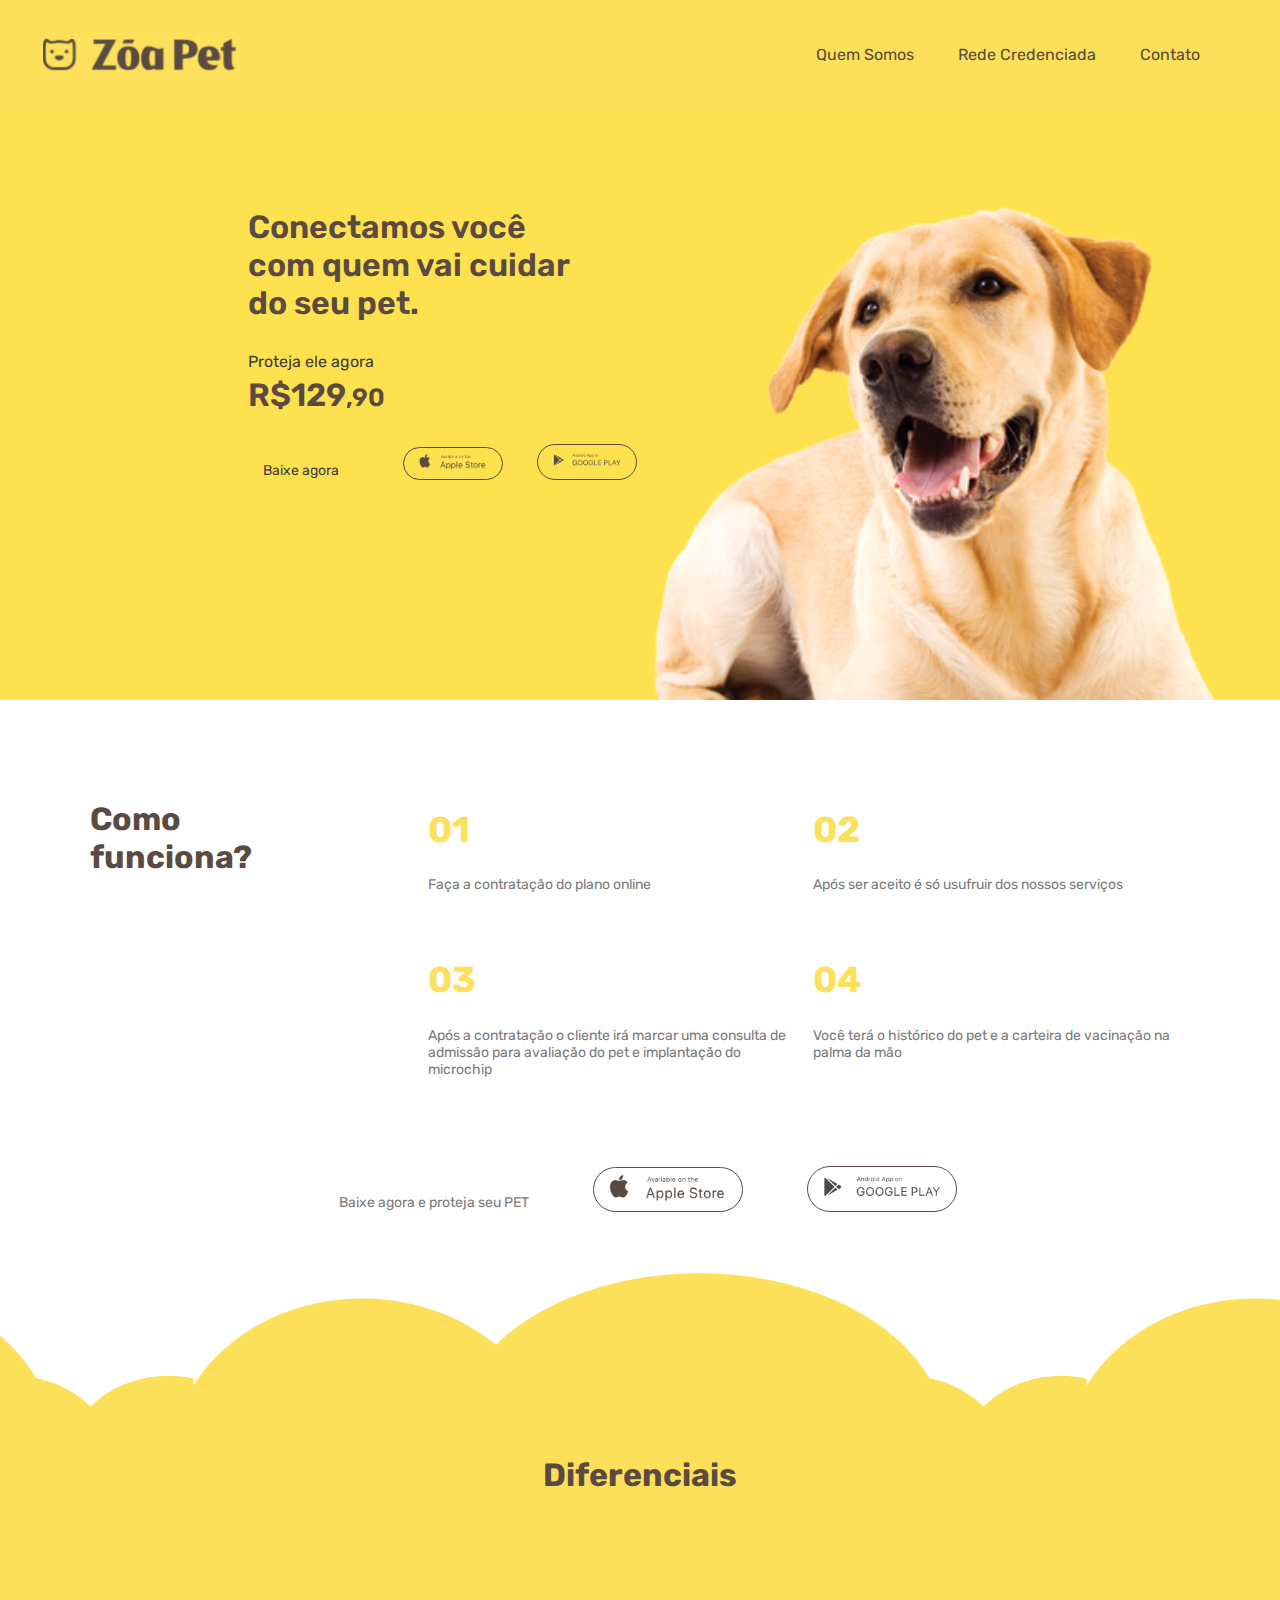
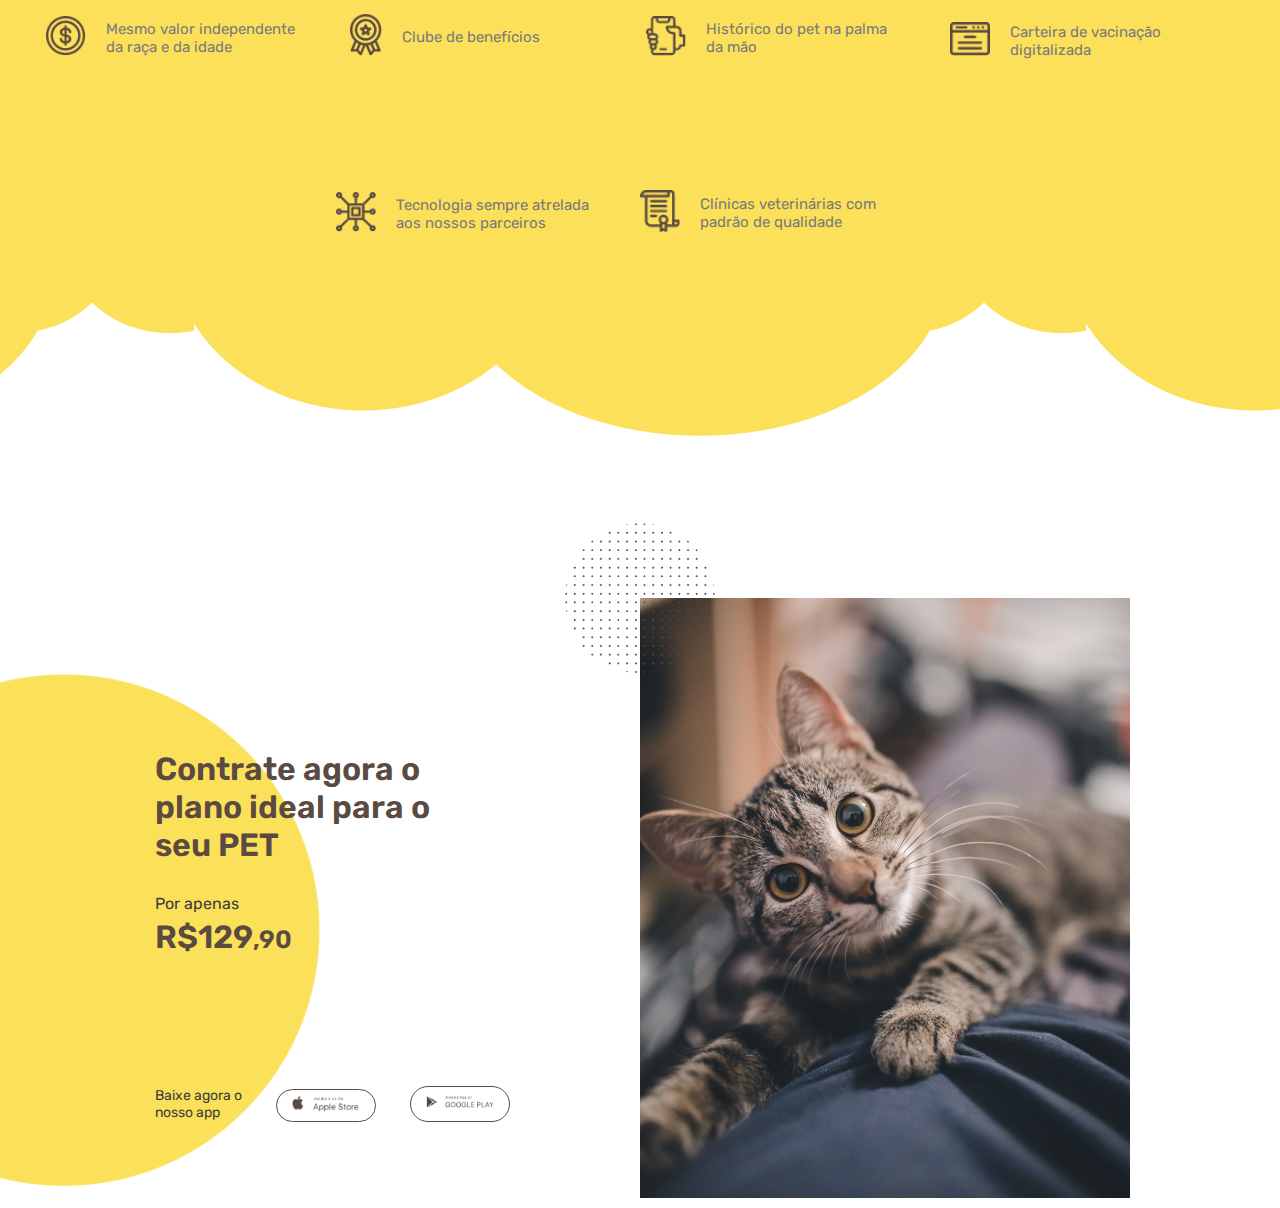
==== index.html @ e4039450 "zoa pet project" ====
<!DOCTYPE html>
<html lang="en">
<head>
    <meta charset="UTF-8">
    <meta name="viewport" content="width=device-width, initial-scale=1.0">
    <title>Home - Zoa Pet</title>
    <link rel="shortcut icon" href="images/favicon.ico" type="image/x-icon">
    <link rel="stylesheet" href="css/style.css">
</head>
<body>
    <!--http://zoapet.com/-->
    <header class="headerhome">
        <div class="headerhome-logo"></div>
        <nav class="menuhome">
            <ul>
                <li><a href="#">Quem Somos</a></li>
                <li><a href="#">Rede Credenciada</a></li>
                <li><a href="#">Contato</a></li>
            </ul>
        </nav>
        <div class="clear"></div>
        <nav class="menuhome-burger">
            <ul>
                <li><a href="#">Quem Somos</a></li>
                <li><a href="#">Rede Credenciada</a></li>
                <li><a href="#">Contato</a></li>
            </ul>
        </nav>
        <div class="clear"></div>
    </header>
    <main class="mainhome">
            <div class="mainhome-banner">
                <div class="mainhome-content">
                    <div class="mainhome-content-left-wrap">
                        <div class="mainhome-content-left">
                            <h1>Conectamos você
                                com quem vai cuidar
                                do seu pet.</h1>
                            <p>Proteja ele agora</p>
                            <h1 style="display:inline-block">R$129</h1><h1 style="display:inline-block; font-size: 25px;">,90</h1>
                            <div class="appstores">
                                <p style="padding-left: 15px; font-size: 14px; display: inline-block;">Baixe agora</p>
                                <div class="appiphone">
                                    <a href="#" rel="dofollow" target="_blank"><img src="images/applestore.png" alt="Apple App Store"></a>
                                </div>
                                <div class="appandroid">
                                    <a href="https://play.google.com/store/apps/details?id=com.safari.zoapetv&hl=en_US&gl=US" rel="dofollow" target="_blank"><img src="images/googleplaystore.png" alt=""></a>
                                </div>
                            </div>
                        </div>
                    </div>
                </div>
                <img class="labrador" src="images/labrador.png" alt="">
            </div>
    </main>
    <section class="comofunciona">
        <div class="comofunciona-center">
            <div class="comofunciona-center-left">
                <h1>Como <br> funciona?</h1>
            </div>
            <div class="comofunciona-center-right">
                <div class="comofunciona-center-right-text">
                    <h1>01</h1>
                    <p>Faça a contratação do plano online</p>
                    <h1>03</h1>
                    <p>Após a contratação o cliente irá marcar uma consulta de admissão para avaliação do pet e implantação do microchip</p>
                </div>
                <div class="comofunciona-center-right-text">
                    <h1>02</h1>
                    <p>Após ser aceito é só usufruir dos nossos serviços</p>
                    <h1>04</h1>
                    <p>Você terá o histórico do pet e a carteira de vacinação na palma da mão</p>
                </div>
            </div>
        </div>
        <div class="comofunciona2-center">
            <div class="comofunciona2-center-left">
                <h1>Como <br> funciona?</h1>
            </div>
            <div class="comofunciona2-center-right">
                <div class="comofunciona2-center-right-text">
                    <h1>01</h1>
                    <p>Faça a contratação do plano online</p>
                    <h1>02</h1>
                    <p>Após ser aceito é só usufruir dos nossos serviços</p>
                </div>
                <div class="comofunciona2-center-right-text">
                    <h1>03</h1>
                    <p>Após a contratação o cliente irá marcar uma consulta de admissão para avaliação do pet e implantação do microchip</p>
                    <h1>04</h1>
                    <p>Você terá o histórico do pet e a carteira de vacinação na palma da mão</p>
                </div>
            </div>
        </div>
        <div class="comofunciona-center-bottom">
            <div class="appstores">
                <p style="padding-left: 15px; font-size: 14px; display: inline-block;">Baixe agora e proteja seu PET</p>
                <div class="appiphone">
                    <a href="#" rel="dofollow" target="_blank"><img src="images/applestore.png" alt="Apple App Store"></a>
                </div>
                <div class="appandroid">
                    <a href="https://play.google.com/store/apps/details?id=com.safari.zoapetv&hl=en_US&gl=US" rel="dofollow" target="_blank"><img src="images/googleplaystore.png" alt=""></a>
                </div>
            </div>
        </div>
    </section>
    <div class="yellowwaveup"></div>
    <section class="diferenciais">
        <div class="diferenciais-center">
            <h1>Diferenciais</h1>
            <div class="diferenciais-center-item">
                <div class="diferenciais-center-item-wrap">
                    <div class="diferenciais-center-item-img">
                        <img src="images/moneyicon.png" alt="">
                    </div>
                    <div class="diferenciais-center-item-text">
                        <p>Mesmo valor independente
                            da raça e da idade</p>
                    </div>
                </div>
            </div>
            <div class="diferenciais-center-item">
                <div class="diferenciais-center-item-wrap">
                    <div style="width: 32px;" class="diferenciais-center-item-img">
                        <img src="images/benefitsicon.png" alt="">
                    </div>
                    <div class="diferenciais-center-item-text">
                        <p>Clube de benefícios</p>
                    </div>
                </div>
            </div>
            <div class="diferenciais-center-item">
                <div class="diferenciais-center-item-wrap">
                    <div class="diferenciais-center-item-img">
                        <img src="images/historyicon.png" alt="">
                    </div>
                    <div class="diferenciais-center-item-text">
                        <p>Histórico do pet
                            na palma da mão</p>
                    </div>
                </div>
            </div>
            <div class="diferenciais-center-item">
                <div class="diferenciais-center-item-wrap">
                    <div class="diferenciais-center-item-img">
                        <img src="images/vaccineicon.png" alt="">
                    </div>
                    <div class="diferenciais-center-item-text">
                        <p>Carteira de vacinação
                            digitalizada</p>
                    </div>
                </div>
            </div>
        </div>
        <div class="diferenciais2-center">
            <div class="diferenciais-center-item">
                <div class="diferenciais-center-item-wrap">
                    <div class="diferenciais-center-item-img">
                        <img src="images/technologyicon.png" alt="">
                    </div>
                    <div class="diferenciais-center-item-text">
                        <p>Tecnologia sempre atrelada
                            aos nossos parceiros</p>
                    </div>
                </div>
            </div>
            <div class="diferenciais-center-item">
                <div class="diferenciais-center-item-wrap">
                    <div class="diferenciais-center-item-img">
                        <img src="images/clinicsicon.png" alt="">
                    </div>
                    <div class="diferenciais-center-item-text">
                        <p>Clínicas veterinárias com
                            padrão de qualidade</p>
                    </div>
                </div>
            </div>
        </div>
    </section>
    <div class="yellowwavedown"></div>
    <section class="contrate">
        <div class="contrate-overlay">
            <div class="contrate-center">
                <div class="contrate-center-left-wrap">
                    <div class="contrate-center-left">
                        <h1 style="margin-top: 80px;" >Contrate agora o plano ideal para o seu PET</h1>
                        <p>Por apenas</p>
                        <h1 style="display:inline-block">R$129</h1><h1 style="display:inline-block; font-size: 25px;">,90</h1>
                        <div class="appstores">
                            <p style="font-size: 14px; display: inline-block;">Baixe agora o <br> nosso app</p>
                            <div class="appiphone">
                                <a href="#" rel="dofollow" target="_blank"><img src="images/applestore.png" alt="Apple App Store"></a>
                            </div>
                            <div class="appandroid">
                                <a href="https://play.google.com/store/apps/details?id=com.safari.zoapetv&hl=en_US&gl=US" rel="dofollow" target="_blank"><img src="images/googleplaystore.png" alt=""></a>
                            </div>
                        </div>
                    </div>
                </div>
                <div class="contrate-center-right-wrap">
                    <img src="images/dotted.png" alt="">
                </div>
            </div>
        </div>
    </section>
</body>
</html>
---- css/style.css ----
@charset "UTF-8";

@import url('https://fonts.googleapis.com/css2?family=Rubik:ital,wght@0,300;0,400;0,500;0,600;0,700;0,800;0,900;1,300;1,400;1,500;1,600;1,700;1,800;1,900&display=swap');

* {
    margin: 0;
    padding: 0;
    box-sizing: border-box;
    font-family: 'Rubik', sans-serif;
}

html, body {
    height: 100%;
}

.clear {
    clear: both;
}

.headerhome {
    background-color: #FCE05A;
    padding: 30px 40px;
    width: 100%;
    position: fixed;
    z-index: 2;
}

.headerhome-logo {
    width: 200px;
    height: 50px;
    background-image: url('../images/zoalogo.png');
    background-repeat: no-repeat;
    background-size: contain;
    background-position: center;
    float: left;
}

.menuhome {
    float: right;
}

.menuhome ul {
    list-style-type: none;
    padding-top: 15px;
}

.menuhome-burger {
    display: none;
}

.menuhome-burger ul {
    display: none;
}

.menuhome li {
    display: inline-block;
    padding-right:40px;
}


.menuhome a {
    color: #5A4A42;
    text-decoration: none;
}

.menuhome a:focus {
    outline: none;
}

/*
    AQUI encerra o header
    AQUI inicia o main
*/

.mainhome {
    background-color: #FEE14E;
    padding-top: 120px;
}

.mainhome-banner {
    background-image: url('../images/labrador.png');
    background-repeat: no-repeat;
    background-size: 50%;
    background-position: top right;
    height: 500px;
    margin: 0 auto;
}

.mainhome-content-left-wrap {
    max-width: 800px;
    margin: 80px auto;
}

.mainhome-content-left {
    padding: 1%;
    display: inline-block;
}

.mainhome-content-left h1 {
    max-width: 350px;
    font-weight: 600;
    color: #5A4A42;
    margin-bottom: 30px;
}

.mainhome-content-left p {
    color: #3C3C3C;
    margin-bottom: 5px;
}

.mainhome-content-left .appiphone {
    border: 1px solid #5A4A42;
    max-width: 100px;
    border-radius: 75px;
    display: inline-block;
    margin-left: 60px;
}

.mainhome-content-left .appiphone img {
    width: 100%;
    padding: 5px 15px;
}

.mainhome-content-left .appandroid {
    border: 1px solid #5A4A42;
    max-width: 100px;
    border-radius: 75px;
    display: inline-block;
    margin-left: 30px;
}

.mainhome-content-left .appandroid img {
    width: 100%;
    padding: 8px 15px;
}

.mainhome-banner .labrador {
    display: none;
}

/*
    AQUI encerra o main
    AQUI inicia a section "como funciona"
*/

.comofunciona-center {
    max-width: 1100px;
    margin: 0 auto;
    display: flex;
    padding-top: 100px;
}

.comofunciona-center-left {
    width: 30%;
}

.comofunciona-center-left h1 {
    color: #5A4A42;
    font-size: 32px;
}

.comofunciona-center-right {
    width: 70%;
    display: flex;
}

.comofunciona-center-right-text {
    display: inline-block;
    max-width: 50%;
}

.comofunciona-center-right-text h1 {
    color: #FDE05B;
    font-size: 36px;
    margin-bottom: 10px;
    padding: 2%;
}

.comofunciona-center-right-text p {
    color: #7A7A7A;
    font-size: 14px;
    margin-bottom: 50px;
    padding: 2%;
}

.comofunciona-center-bottom {
    max-width: 1100px;
    margin: 30px auto 50px auto;
    text-align: center;
}

.comofunciona-center-bottom .appstores p {
    color: #7A7A7A;
    margin-bottom: 5px;
}

.comofunciona-center-bottom .appstores .appiphone {
    border: 1px solid #5A4A42;
    max-width: 150px;
    border-radius: 75px;
    display: inline-block;
    margin-left: 60px;
}

.comofunciona-center-bottom .appstores .appiphone img {
    width: 100%;
    padding: 5px 15px;
}

.comofunciona-center-bottom .appstores .appandroid {
    border: 1px solid #5A4A42;
    max-width: 150px;
    border-radius: 75px;
    display: inline-block;
    margin-left: 60px;
}

.comofunciona-center-bottom .appstores .appandroid img {
    width: 100%;
    padding: 8px 15px;
}

.comofunciona2-center {
    display: none;
}

/*
    AQUI encerra a section "como funciona"
    AQUI inicia a div "yellow wave up"
*/

.yellowwaveup {
    background-image: url('../images/wavesup.png');
    width: 100%;
    height: 140px;
    background-position: top center;
}

/*
    AQUI encerra a div "yellow wave up"
    AQUI inicia a section "diferenciais"
*/

.diferenciais {
    background-color: #FCE05A;
}

.diferenciais-center {
    max-width: 1300px;
    margin: 0 auto;
    padding: 50px 2%;
}

.diferenciais-center h1 {
    text-align: center;
    color: #5A4A42;
    font-size: 32px;
    margin-bottom: 100px;
}

.diferenciais-center-item {
    margin: 20px;
    display: inline-block;
}

.diferenciais-center-item-wrap {
    display: flex;
    width: 100%;
    align-items: center;
}

.diferenciais-center-item-img {
    width: 40px;
    
    height: inherit;
    margin-right: 20px;
}

.diferenciais-center-item-img img {
    width: 100%;
}

.diferenciais-center-item-text {
    width: 200px;
    
}

.diferenciais-center-item-text p {
    color: #7A7A7A;
    font-size: 15px;
}

.diferenciais2-center {
    max-width: 700px;
    margin: 0 auto;
    padding: 40px 2%;
}
/*
    AQUI encerra a section "diferenciais"
    AQUI inicia a div "yellow wave down"
*/

.yellowwavedown {
    background-image: url('../images/wavesdown.png');
    width: 100%;
    height: 142px;
    background-position: top center;
}

/*
    AQUI encerra a div "yellow wave down"
    AQUI inicia a section "contrate"
*/

.contrate-overlay {
    background-image: url('../images/yellowball.png');
    background-repeat: no-repeat;
    background-size: 40%;
    background-position: -25% 80%;
}

.contrate-center {
    max-width: 1000px;
    display: flex;
    margin: 150px auto;
    padding: 10px;
    align-items: center;
}

.contrate-center-left-wrap {
    width: 50%;
    
}

.contrate-center-left {
    width: 100%;
    padding: 1%;
    display: inline-block;
}

.contrate-center-left h1 {
    font-size: 32px;
    max-width: 290px;
    font-weight: 600;
    color: #5A4A42;
    margin-bottom: 30px;
}

.contrate-center-left p {
    color: #3C3C3C;
    margin-bottom: 5px;
}

.contrate-center-left .appstores {
    margin-top: 100px;
}
.contrate-center-left .appiphone {
    border: 1px solid #5A4A42;
    max-width: 100px;
    border-radius: 75px;
    display: inline-block;
    margin-left: 30px;
}

.contrate-center-left .appiphone img {
    width: 100%;
    padding: 5px 15px;
}

.contrate-center-left .appandroid {
    border: 1px solid #5A4A42;
    max-width: 100px;
    border-radius: 75px;
    display: inline-block;
    margin-left: 30px;
}

.contrate-center-left .appandroid img {
    width: 100%;
    padding: 8px 15px;
}

.contrate-center-right-wrap {
    width: 50%;
    background-image: url('../images/cat.jpg');
    background-position: bottom center;
    background-repeat: no-repeat;
    background-size: cover;
    height: 600px;
    position: relative;
    z-index: 1;
}

.contrate-center-right-wrap img {
    width: 150px;
    position: relative;
    top: 0;
    left: 0;
    transform: translate(-50%, -50%);
    z-index: 0;
}

@media screen and (max-width: 1269px) {
    .diferenciais-center {
        padding-bottom: 0px;
    }

    .diferenciais2-center {
        padding-top: 0px;
        padding-bottom: 0px;
    }
}

@media screen and (max-width: 800px) {
    .mainhome-content-left .appiphone {
        margin-left: 20px;
    }

    .mainhome-content-left .appandroid {
        margin-left: 10px;
    }
}

@media screen and (max-width: 767px) {

    .headerhome {
        padding: 0;
    }

    .headerhome-logo {
        margin: 15px 0 15px 15px;
    }
    .mainhome-content-left .appiphone {
        display: block;
        margin: 10px 0 10px 15px;
    }

    .mainhome-content-left .appandroid {
        display: block;
        margin-left: 15px;
    }

    .mainhome-banner {
        background-image: none;
        overflow: hidden;
    }

    .mainhome-banner .labrador {
        display: block;
        margin: -400px 0 0 215px;
    }

    .headerhome .menuhome {
        display: none;
    }


    .menuhome-burger {
        display: block;
        width: 100%;
        height: 70px;
        margin-top: -65px;
        border: 5px solid transparent;
        background-image: url('../images/burgermenu-icon.png');
        background-repeat: no-repeat;
        background-position: top right;
        background-size: 40px;
        cursor: pointer;
        float: right;
    }

    .menuhome-burger:hover ul {
        display: block;
    }
    
    .menuhome-burger ul {
        list-style-type: none;
        padding-top: 0px;
        margin-top: 50px;
    }

    .menuhome-burger li:hover {
        background-color: #5A4A42;
    }

    .menuhome-burger li:hover a {
        color: white;
    }
    .menuhome-burger li {
        text-align: center;
        background-color: white;
    }
    .menuhome-burger a {
        color: #5A4A42;
        text-decoration: none;
        font-weight: 600;
        font-size: 15px;
        display: block;
        padding: 15px 0;
    }
    
    .menuhome-burger a {
        border-bottom: 1px solid #5a4a421a;
    }

    .menuhome-burger:hover {
        animation-name: IconeMuda;
        animation-duration: .5s;
        animation-fill-mode: forwards;
    }

    @keyframes IconeMuda {
        from {background-image: url('../images/burgermenu-icon.png');}
        to {background-image: url('../images/burgermenu-icon2.png');}
    }

    .mainhome-content-left-wrap {
        margin: 0px auto 80px auto;
    }

    .comofunciona-center {
        display: block;
        padding: 50px 3% 20px 3%;
    }

    .comofunciona-center-right {
        width: 100%;
        display: flex;
        margin: 40px auto 0 auto;
    }

    .comofunciona-center-bottom {
        margin: 0px auto 50px auto;
    }

    .comofunciona-center-bottom .appstores p {
        display: block !important;
    }
    
    .comofunciona-center-bottom .appstores .appiphone {
        display: inline-block;
        margin: 10px 2%;    
    }

    .comofunciona-center-bottom .appstores .appandroid {
        display: inline-block;
        margin: 10px auto;
    }

    .diferenciais-center {
        padding-top: 0px;
    }
}

@media screen and (max-width: 570px) {
    .mainhome-banner .labrador {
        margin: -340px 0 0 148px;
        width: 300px;
    }
}

@media screen and (max-width: 499px) {

    .comofunciona-center {
        display: none;
    }

    .comofunciona2-center {
        display: block;
        padding: 50px 3% 20px 3%;
        max-width: 1100px;
        margin: 0 auto;
        display: block;
    }

    .comofunciona2-center-left {
        width: 30%;
    }

    .comofunciona2-center-left h1 {
        color: #5A4A42;
        font-size: 32px;
    }

    .comofunciona2-center-right {
        width: 100%;
        display: block;
        margin: 40px auto 0 auto;
    }

    .comofunciona2-center-right-text {
        display: block;
        max-width: 100%;
    }
    
    .comofunciona2-center-right-text h1 {
        color: #FDE05B;
        font-size: 36px;
        margin-bottom: 10px;
        padding: 2%;
    }

    .comofunciona2-center-right-text p {
        color: #7A7A7A;
        font-size: 14px;
        margin-bottom: 10px;
        padding: 2%;
    }
    
    .mainhome-banner .labrador {
        margin: -363px 0px 0 89px;
        width: 400px;
    }

    .mainhome-content-left .appstores .appiphone {
        background-color: #FEE14E;
        position: relative;
        z-index: 1;
    }

    .mainhome-content-left .appstores .appandroid {
        background-color: #FEE14E;
        position: relative;
        z-index: 1;
    }

    .headerhome {
        z-index: 2;
    }
}

@media screen and (max-width: 342px) {
    .mainhome-content-left h1 {
        max-width: 278px;
        
    }
}
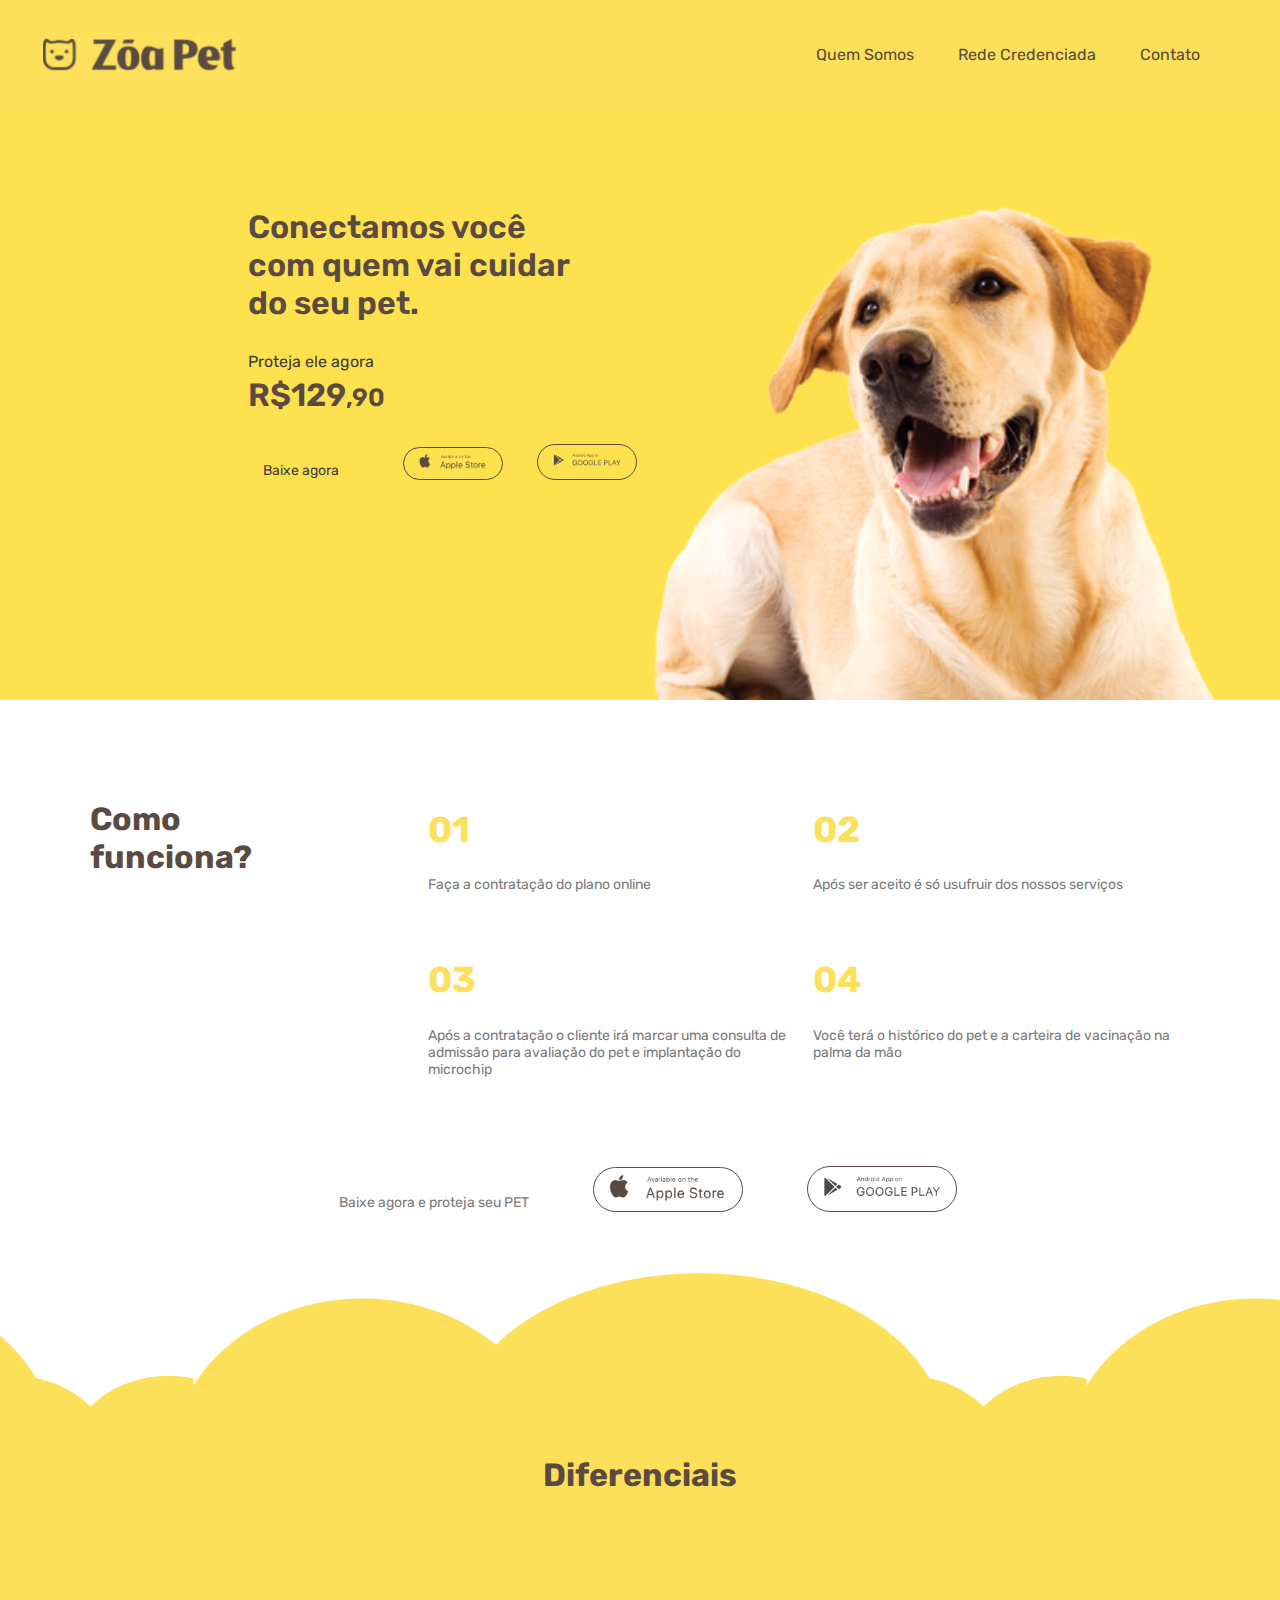
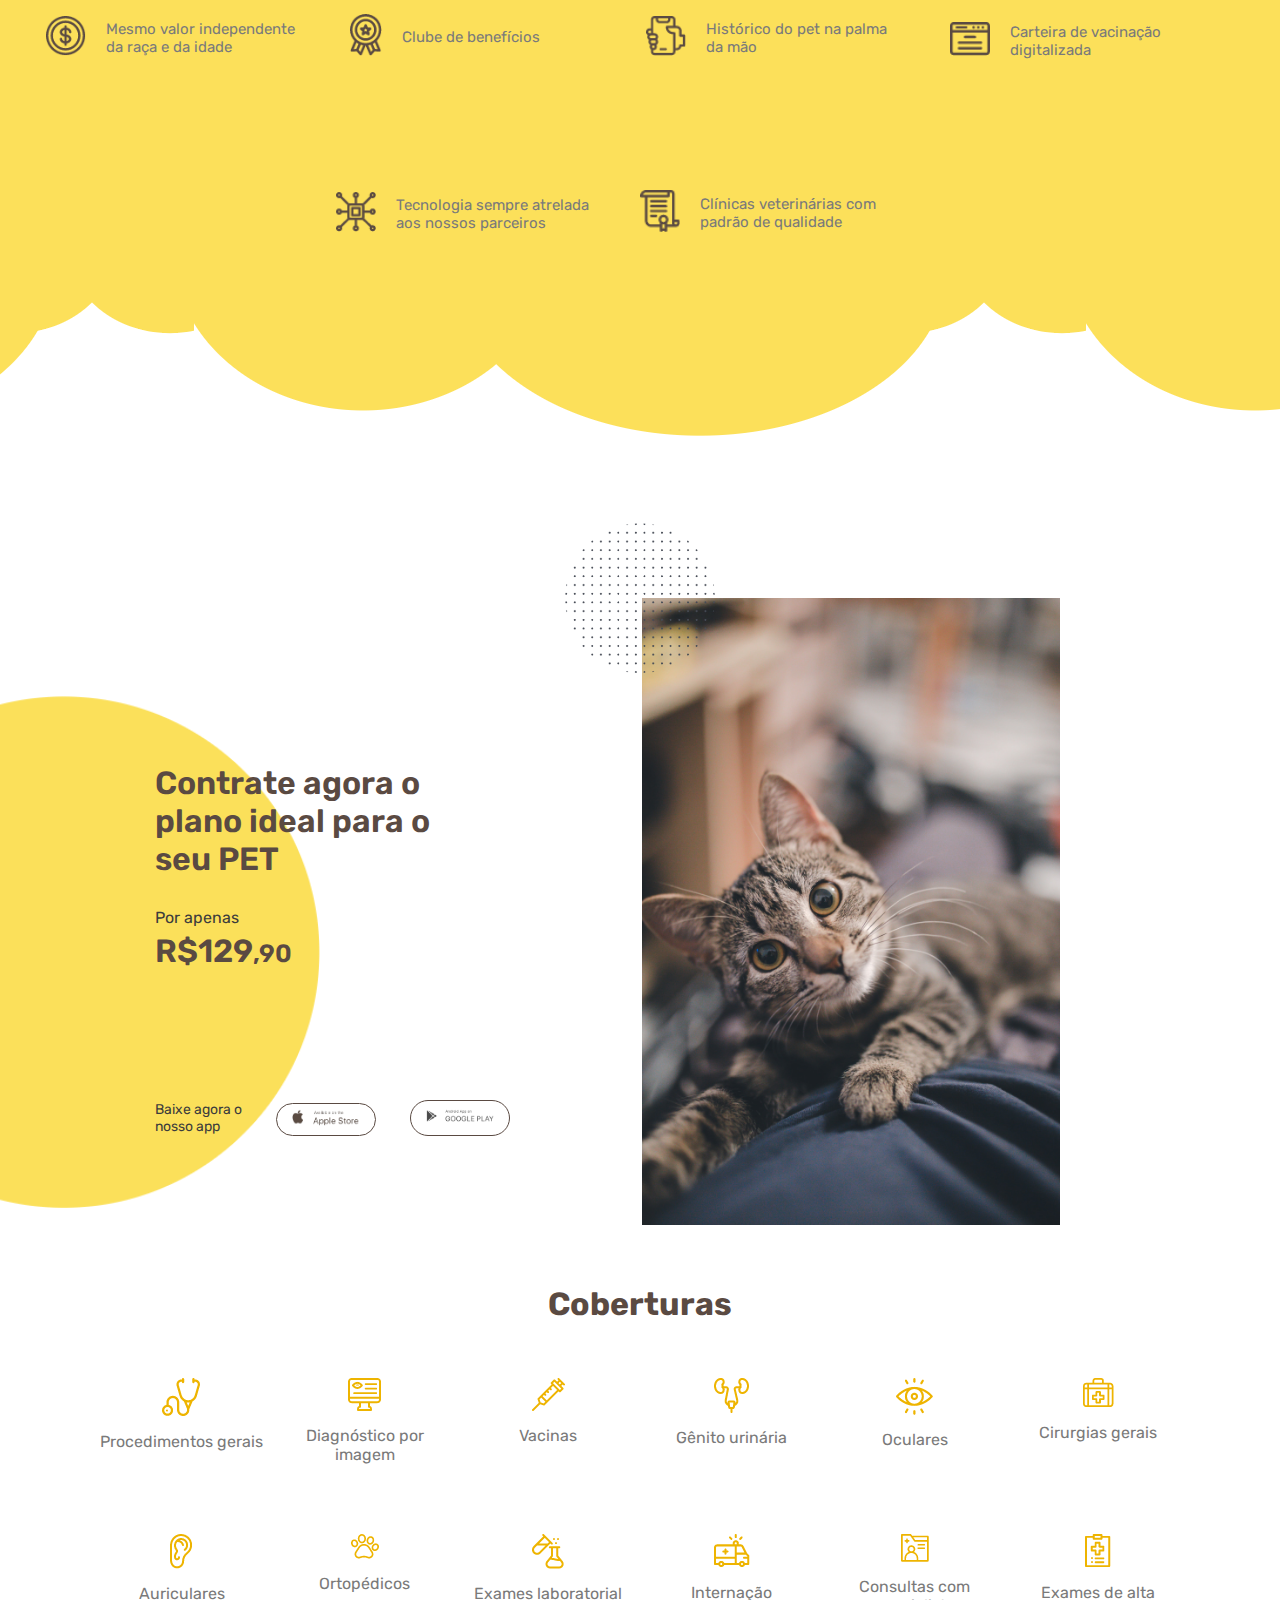
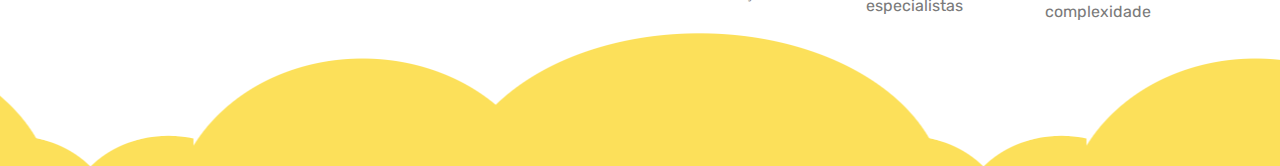
==== commit 084014ec: "zoa pet project" ====
--- a/index.html
+++ b/index.html
@@ -203,5 +203,128 @@
             </div>
         </div>
     </section>
+    <section class="coberturas">
+        <div class="coberturas-center">
+            <h1>Coberturas</h1>
+            <div class="coberturas-center-flex">
+                <div class="coberturas-center-flex-item">
+                    <div class="coberturas-center-flex-item-single">
+                        <div class="coberturas-center-flex-item-single-img">
+                            <img src="images/procedimentos.png" alt="">
+                        </div>
+                        <div class="coberturas-center-flex-item-single-text">
+                            <p>Procedimentos gerais</p>
+                        </div>
+                    </div>
+                    <div class="coberturas-center-flex-item-single">
+                        <div class="coberturas-center-flex-item-single-img">
+                            <img src="images/diagnostico.png" alt="">
+                        </div>
+                        <div class="coberturas-center-flex-item-single-text">
+                            <p>Diagnóstico por
+                                imagem</p>
+                        </div>
+                    </div>
+                    <div class="coberturas-center-flex-item-single">
+                        <div class="coberturas-center-flex-item-single-img">
+                            <img src="images/vacinas.png" alt="">
+                        </div>
+                        <div class="coberturas-center-flex-item-single-text">
+                            <p>Vacinas</p>
+                        </div>
+                    </div>
+                    <div class="coberturas-center-flex-item-single">
+                        <div class="coberturas-center-flex-item-single-img">
+                            <img src="images/genito.png" alt="">
+                        </div>
+                        <div class="coberturas-center-flex-item-single-text">
+                            <p>Gênito urinária</p>
+                        </div>
+                    </div>
+                    <div class="coberturas-center-flex-item-single">
+                        <div class="coberturas-center-flex-item-single-img">
+                            <img src="images/oculares.png" alt="">
+                        </div>
+                        <div class="coberturas-center-flex-item-single-text">
+                            <p>Oculares</p>
+                        </div>
+                    </div>
+                    <div class="coberturas-center-flex-item-single">
+                        <div class="coberturas-center-flex-item-single-img">
+                            <img src="images/cirurgias.png" alt="">
+                        </div>
+                        <div class="coberturas-center-flex-item-single-text">
+                            <p>Cirurgias gerais</p>
+                        </div>
+                    </div>
+                </div>
+                <div class="coberturas-center-flex-item">
+                    <div class="coberturas-center-flex-item-single">
+                        <div class="coberturas-center-flex-item-single-img">
+                            <img src="images/auriculares.png" alt="">
+                        </div>
+                        <div class="coberturas-center-flex-item-single-text">
+                            <p>Auriculares</p>
+                        </div>
+                    </div>
+                    <div class="coberturas-center-flex-item-single">
+                        <div class="coberturas-center-flex-item-single-img">
+                            <img src="images/ortopedicos.png" alt="">
+                        </div>
+                        <div class="coberturas-center-flex-item-single-text">
+                            <p>Ortopédicos</p>
+                        </div>
+                    </div>
+                    <div class="coberturas-center-flex-item-single">
+                        <div class="coberturas-center-flex-item-single-img">
+                            <img src="images/exames.png" alt="">
+                        </div>
+                        <div class="coberturas-center-flex-item-single-text">
+                            <p>Exames laboratorial</p>
+                        </div>
+                    </div>
+                    <div class="coberturas-center-flex-item-single">
+                        <div class="coberturas-center-flex-item-single-img">
+                            <img src="images/internacao.png" alt="">
+                        </div>
+                        <div class="coberturas-center-flex-item-single-text">
+                            <p>Internação</p>
+                        </div>
+                    </div>
+                    <div class="coberturas-center-flex-item-single">
+                        <div class="coberturas-center-flex-item-single-img">
+                            <img src="images/consultas.png" alt="">
+                        </div>
+                        <div class="coberturas-center-flex-item-single-text">
+                            <p>Consultas com
+                                especialistas</p>
+                        </div>
+                    </div>
+                    <div class="coberturas-center-flex-item-single">
+                        <div class="coberturas-center-flex-item-single-img">
+                            <img src="images/complexidade.png" alt="">
+                        </div>
+                        <div class="coberturas-center-flex-item-single-text">
+                            <p>Exames de alta
+                                complexidade</p>
+                        </div>
+                    </div>
+                </div>
+            </div>
+        </div>
+    </section>
+    <div class="yellowwaveup"></div>
 </body>
-</html>+</html>
+
+<!--
+                    <div class="coberturas-center-flex-item-single">
+                        <div class="coberturas-center-flex-item-single-img">
+                            <img src="" alt="">
+                        </div>
+                        <div class="coberturas-center-flex-item-single-text">
+                            <p></p>
+                        </div>
+                    </div>
+
+-->--- a/css/style.css
+++ b/css/style.css
@@ -322,7 +322,7 @@
 .contrate-center {
     max-width: 1000px;
     display: flex;
-    margin: 150px auto;
+    margin: 150px auto 50px auto;
     padding: 10px;
     align-items: center;
 }
@@ -381,14 +381,15 @@
 }
 
 .contrate-center-right-wrap {
-    width: 50%;
+    width: 43%;
     background-image: url('../images/cat.jpg');
     background-position: bottom center;
     background-repeat: no-repeat;
-    background-size: cover;
-    height: 600px;
+    background-size: contain;
+    height: 0;
     position: relative;
     z-index: 1;
+    padding-bottom: 64%;
 }
 
 .contrate-center-right-wrap img {
@@ -398,6 +399,56 @@
     left: 0;
     transform: translate(-50%, -50%);
     z-index: 0;
+}
+
+/*
+    AQUI encerra a section "contrate"
+    AQUI inicia a section "coberturas"
+*/
+
+.coberturas-center {
+    max-width: 1100px;
+    margin: 0 auto;
+}
+
+.coberturas-center h1 {
+    text-align: center;
+    color: #5A4A42;
+    font-size: 32px;
+    margin-bottom: 50px;
+}
+
+.coberturas-center-flex {
+    width: 100%;
+}
+
+.coberturas-center-flex-item {
+    width: 100%;
+}
+
+.coberturas-center-flex-item-single {
+    width: Calc(100% / 6);
+    display: inline-block;
+    padding: 5px;
+    vertical-align: top;
+    margin-right: -4px;
+    
+}
+
+.coberturas-center-flex-item:nth-of-type(2) {
+    margin-top: 60px;
+}
+
+.coberturas-center-flex-item-single-img img {
+    display: block;
+    margin: 0 auto;
+}
+
+.coberturas-center-flex-item-single-text p {
+    color: #7A7A7A;
+    font: 14px;
+    padding-top: 15px;
+    text-align: center;
 }
 
 @media screen and (max-width: 1269px) {
@@ -550,6 +601,84 @@
     .diferenciais-center {
         padding-top: 0px;
     }
+
+    .contrate-center {
+        display: block;
+        margin-top: 20px;
+    }
+
+    .contrate-center-left-wrap {
+        width: 100%;
+    }
+
+    .contrate-center-left h1:nth-child(1) {
+        max-width: 1000px;
+        text-align: center;
+        margin-top: 30px !important;
+    }
+
+    .contrate-center-left h1:nth-of-type(2) {
+        font-size: 40px;
+    }
+
+    .contrate-center-left .appstores {
+        margin: 20px auto;
+    }
+
+    .contrate-center-left .appstores {
+        width: unset;
+    }
+
+    .contrate-center-left .appstores .appiphone {
+        margin: 10px 10px;
+    }
+
+    .contrate-center-left .appstores .appandroid {
+        margin: 10px 10px;
+    }
+
+    .contrate-center-left .appstores {
+        text-align: center;
+    }
+
+    .contrate-center-left .appstores p {
+        display: block !important;
+        text-align: center;
+    }
+
+    .contrate-center-right-wrap {
+        width: 65%;
+        margin: 0 auto;
+        background-size: contain;
+        padding-bottom: 95%;
+    }
+
+    .contrate-center-right-wrap img {
+        width: 90px;
+        position: relative;
+        top: 0;
+        left: 0;
+        transform: translate(-50%, -50%);
+        z-index: 0;
+    }
+
+    .coberturas-center-flex {
+        display: flex;
+    }
+
+    .coberturas-center-flex-item {
+        width: 50%;
+    }
+
+    .coberturas-center-flex-item-single {
+        display: block;
+        width: 74%;
+        margin: 40px auto;
+    }
+
+    .coberturas-center-flex-item:nth-of-type(2) {
+        margin-top: 0;
+    }
 }
 
 @media screen and (max-width: 570px) {
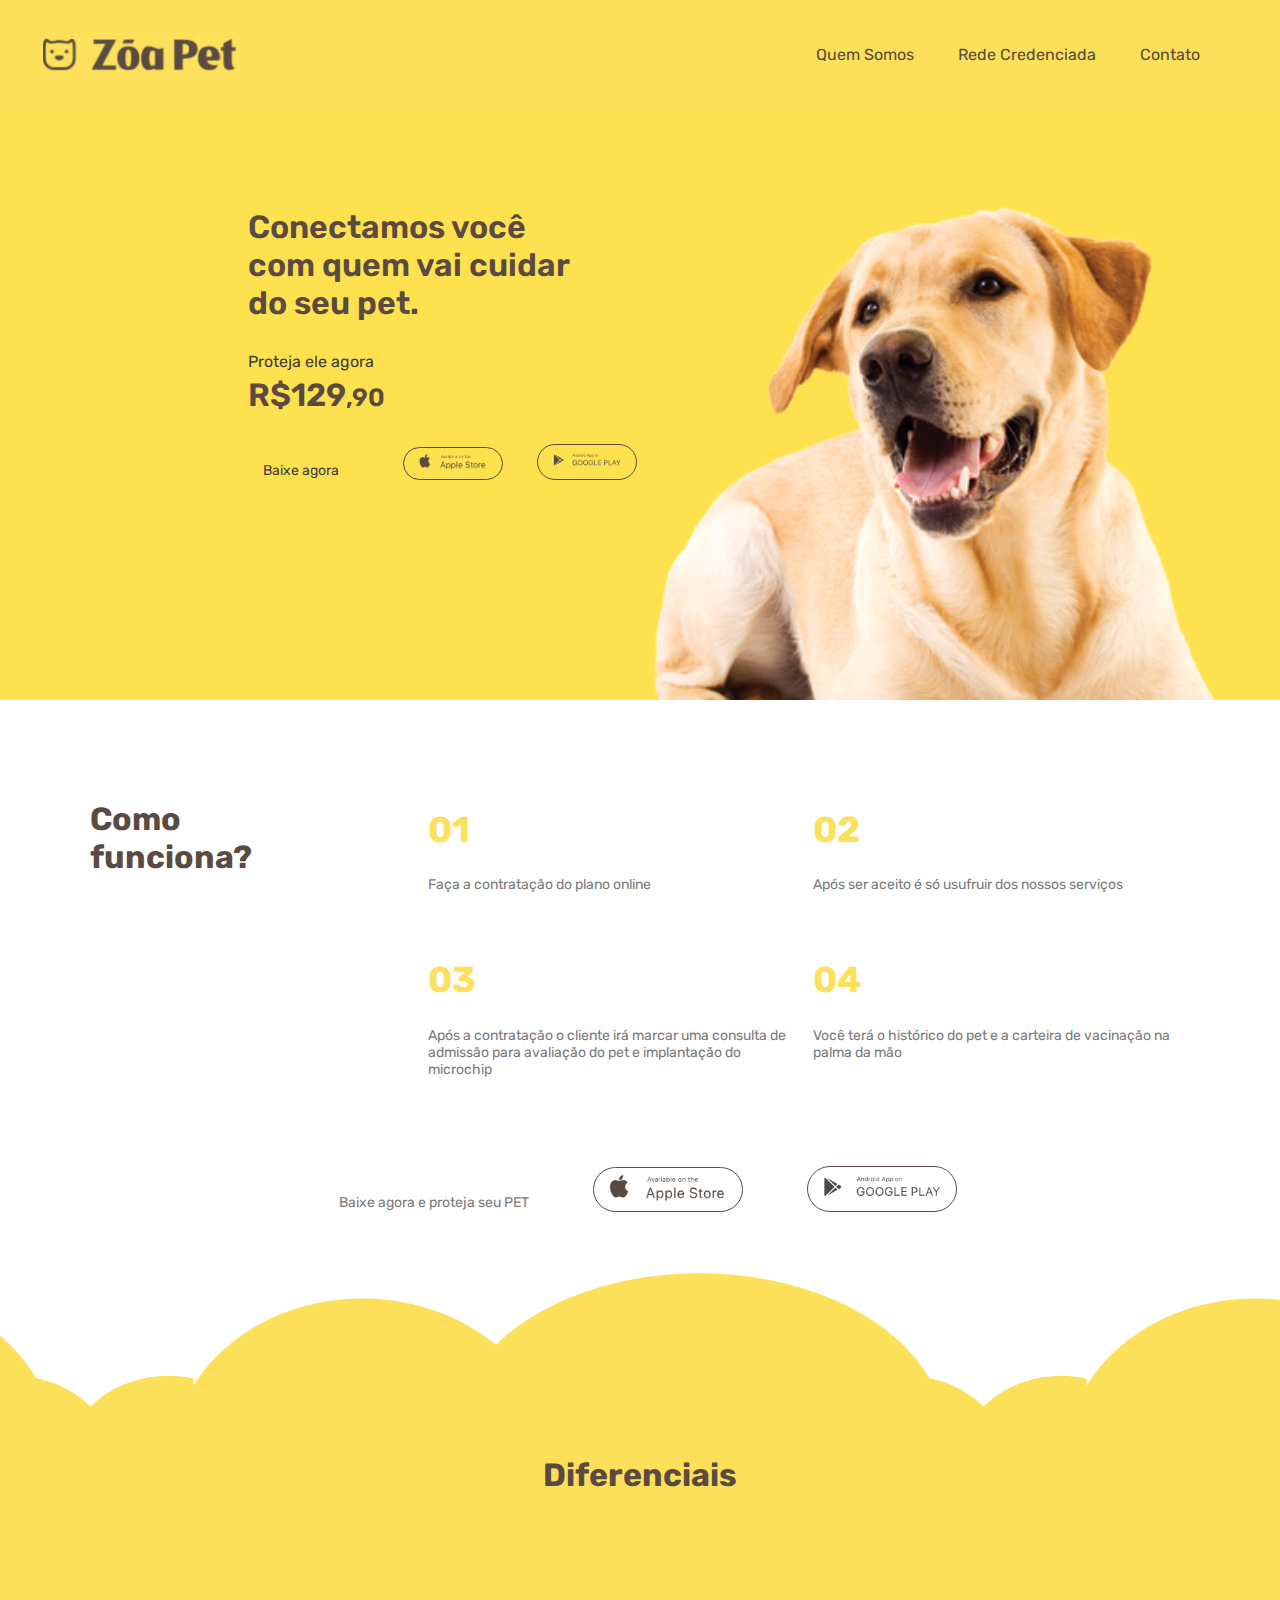
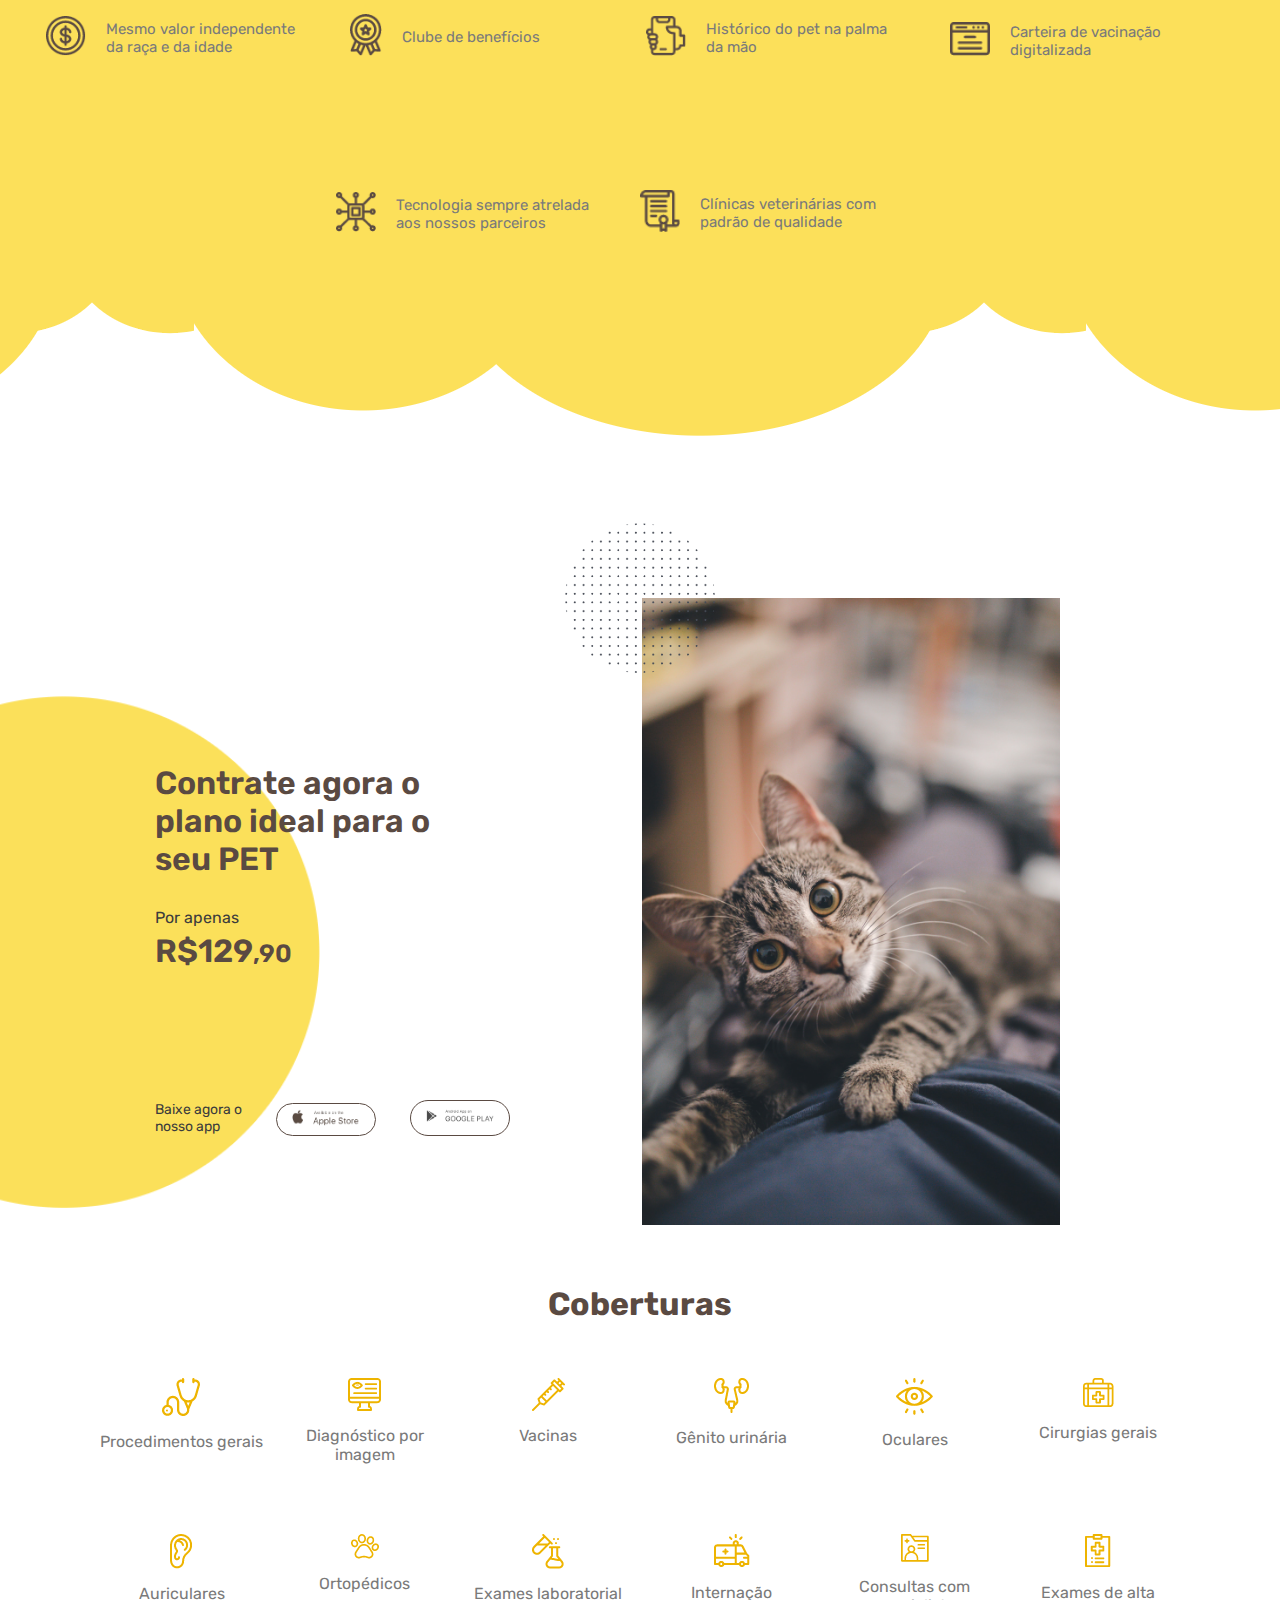
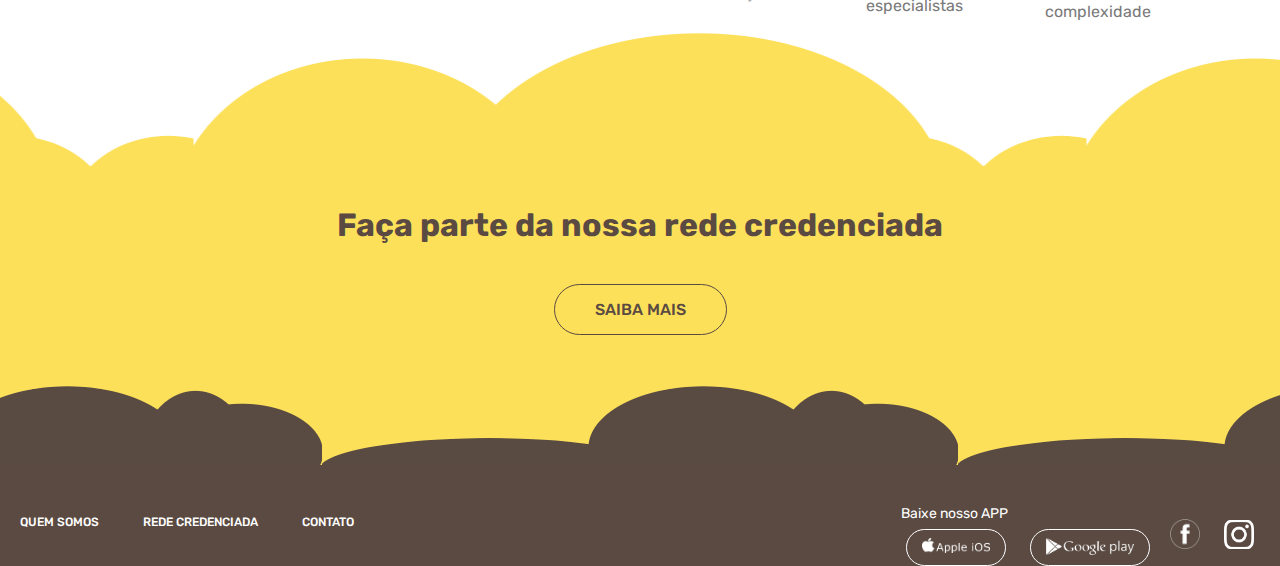
==== commit ada54e54: "zoa pet project" ====
--- a/index.html
+++ b/index.html
@@ -314,6 +314,42 @@
         </div>
     </section>
     <div class="yellowwaveup"></div>
+    <section class="facaparte">
+        <h1>Faça parte da nossa rede credenciada</h1>
+        <button><a href="#">SAIBA MAIS</a></button>
+    </section>
+    <div class="brownwaveup"></div>
+    <footer class="footerhome">
+        <nav class="footerhome-nav">
+            <ul>
+                <li><a href="#">QUEM SOMOS</a></li>
+                <li><a href="#">REDE CREDENCIADA</a></li>
+                <li><a href="#">CONTATO</a></li>
+            </ul>
+        </nav>
+        <nav class="footerhome2-nav">
+            <div class="appstores">
+                <p style="padding-left: 15px; font-size: 14px; display: inline-block;">Baixe nosso APP</p>
+                <div class="appwrap">
+                    <div class="appiphone">
+                        <a href="#" rel="dofollow" target="_blank"><img src="images/applestorewhite.png" alt="Apple App Store"></a>
+                    </div>
+                    <div class="appandroid">
+                        <a href="https://play.google.com/store/apps/details?id=com.safari.zoapetv&hl=en_US&gl=US" rel="dofollow" target="_blank"><img src="images/googleplaystorewhite.png" alt=""></a>
+                    </div>
+                </div>
+            </div>
+            <div class="socialmedia">
+                <div class="socialmedia-fb">
+                    <a href="https://www.facebook.com/zoapetsaude/" rel="dofollow" target="_blank"><img src="images/facebookicon.jpg" alt=""></a>
+                </div>
+                <div class="socialmedia-ig">
+                    <a href="https://www.instagram.com/zoapet/" rel="dofollow" target="_blank"><img src="images/instagramicon.png" alt=""></a>
+                </div>
+            </div>
+        </nav>
+        <div class="clear"></div>
+    </footer>
 </body>
 </html>
 
--- a/css/style.css
+++ b/css/style.css
@@ -15,6 +15,14 @@
 
 .clear {
     clear: both;
+}
+
+a:focus {
+    outline: none;
+}
+
+button:focus {
+    outline: none;
 }
 
 .headerhome {
@@ -451,6 +459,147 @@
     text-align: center;
 }
 
+/*
+    AQUI encerra a section "coberturas"
+    AQUI inicia a div "yellowwaveup"
+*/
+
+/* Código replicado */
+
+/*
+    AQUI encerra a div "yellowwaveup"
+    AQUI inicia a section "facaparte"
+*/
+
+.facaparte {
+    background-color: #FCE05A;
+    padding-bottom: 130px;
+    margin-bottom: -92px;
+}
+
+.facaparte h1 {
+    text-align: center;
+    font-size: 32px;
+    color: #5A4A42;
+    padding: 40px 0;
+}
+
+.facaparte button {
+    display: block;
+    margin: 0 auto;
+    background-color: transparent;
+    border: 1px solid #5A4A42;
+    padding: 15px 40px;
+    border-radius: 50px;
+}
+
+.facaparte button a {
+    text-decoration: none;
+    font-size: 16px;
+    font-weight: 500;
+    color: #5A4A42;
+}
+
+/*
+    AQUI encerra a section "facaparte"
+    AQUI inicia a div "brownwaveup"
+*/
+
+.brownwaveup {
+    background-image: url('../images/brownwaves.png');
+    width: 100%;
+    height: 92px;
+    background-position: top center;
+}
+
+/*
+    AQUI encerra a div "brownwaveup"
+    AQUI inicia a section "footerhome"
+*/
+
+.footerhome {
+    background-color: #5A4A42;
+    padding-top: 40px;
+}
+
+.footerhome-nav {
+    float: left;
+}
+
+.footerhome-nav ul li {
+    display: inline-block;
+    padding: 10px 20px;
+    font-size: 12px;
+    font-weight: 500;
+}
+
+.footerhome-nav a {
+    color: white;
+    text-decoration: none;
+}
+
+.footerhome2-nav {
+    margin-left: 5px;
+    float: right;
+    display: flex;
+    padding-right: 2%;
+    align-items: center;
+}
+
+.footerhome2-nav .appstores {
+    color: white;
+}
+
+.footerhome2-nav .appstores p {
+    vertical-align: super;
+}
+
+.footerhome2-nav .appiphone {
+    display: inline-block;
+    border: 1px solid white;
+    border-radius: 50px;
+    max-width: 100px;
+    margin-left: 20px;
+}
+
+.footerhome2-nav .appiphone img {
+    width: 100%;
+    padding: 8px 15px 8px 15px;
+}
+
+.footerhome2-nav .appandroid {
+    display: inline-block;
+    border: 1px solid white;
+    max-width: 120px;
+    border-radius: 50px;
+    margin-left: 20px;
+}
+
+.footerhome2-nav .appandroid img {
+    width: 100%;
+    padding: 8px 15px 6px 15px;
+}
+
+
+.footerhome .socialmedia-fb {
+    max-width: 30px;
+    display: inline-block;
+    margin-left: 20px;
+}
+
+.footerhome .socialmedia-fb img {
+    width: 100%;
+}
+
+.footerhome .socialmedia-ig {
+    max-width: 30px;
+    display: inline-block;
+    margin-left: 20px;
+}
+
+.footerhome .socialmedia-ig img {
+    width: 100%;
+}
 @media screen and (max-width: 1269px) {
     .diferenciais-center {
         padding-bottom: 0px;
@@ -461,6 +610,54 @@
         padding-bottom: 0px;
     }
 }
+
+@media screen and (max-width: 960px) {
+    .footerhome-nav {
+        float: none;
+    }
+
+    .footerhome-nav ul {
+        text-align: center;
+    }
+
+    .footerhome2-nav {
+        margin-left: unset;
+        float: none;
+        display: block;
+        margin: 0 auto;
+    }
+
+    .footerhome2-nav .appstores {
+        margin: 0 auto;
+        max-width: 380px;
+    }
+
+    .footerhome2-nav .appstores p {
+        padding-left: unset !important;
+        display: block !important;
+        text-align: center;
+        padding: 20px 0;
+    }
+
+    .appwrap {
+        max-width: 248px;
+        margin: 0 auto;
+    }
+
+    .footerhome2-nav .appiphone {
+        margin-left: 0;
+    }
+
+    .footerhome .socialmedia {
+        max-width: 88px;
+        margin: 20px auto;
+    }
+
+    .footerhome .socialmedia-fb {
+        margin-left: 0;
+    }
+}
+
 
 @media screen and (max-width: 800px) {
     .mainhome-content-left .appiphone {
@@ -756,6 +953,11 @@
     .headerhome {
         z-index: 2;
     }
+
+
+    .footerhome-nav ul li {
+        display: block;
+    }
 }
 
 @media screen and (max-width: 342px) {
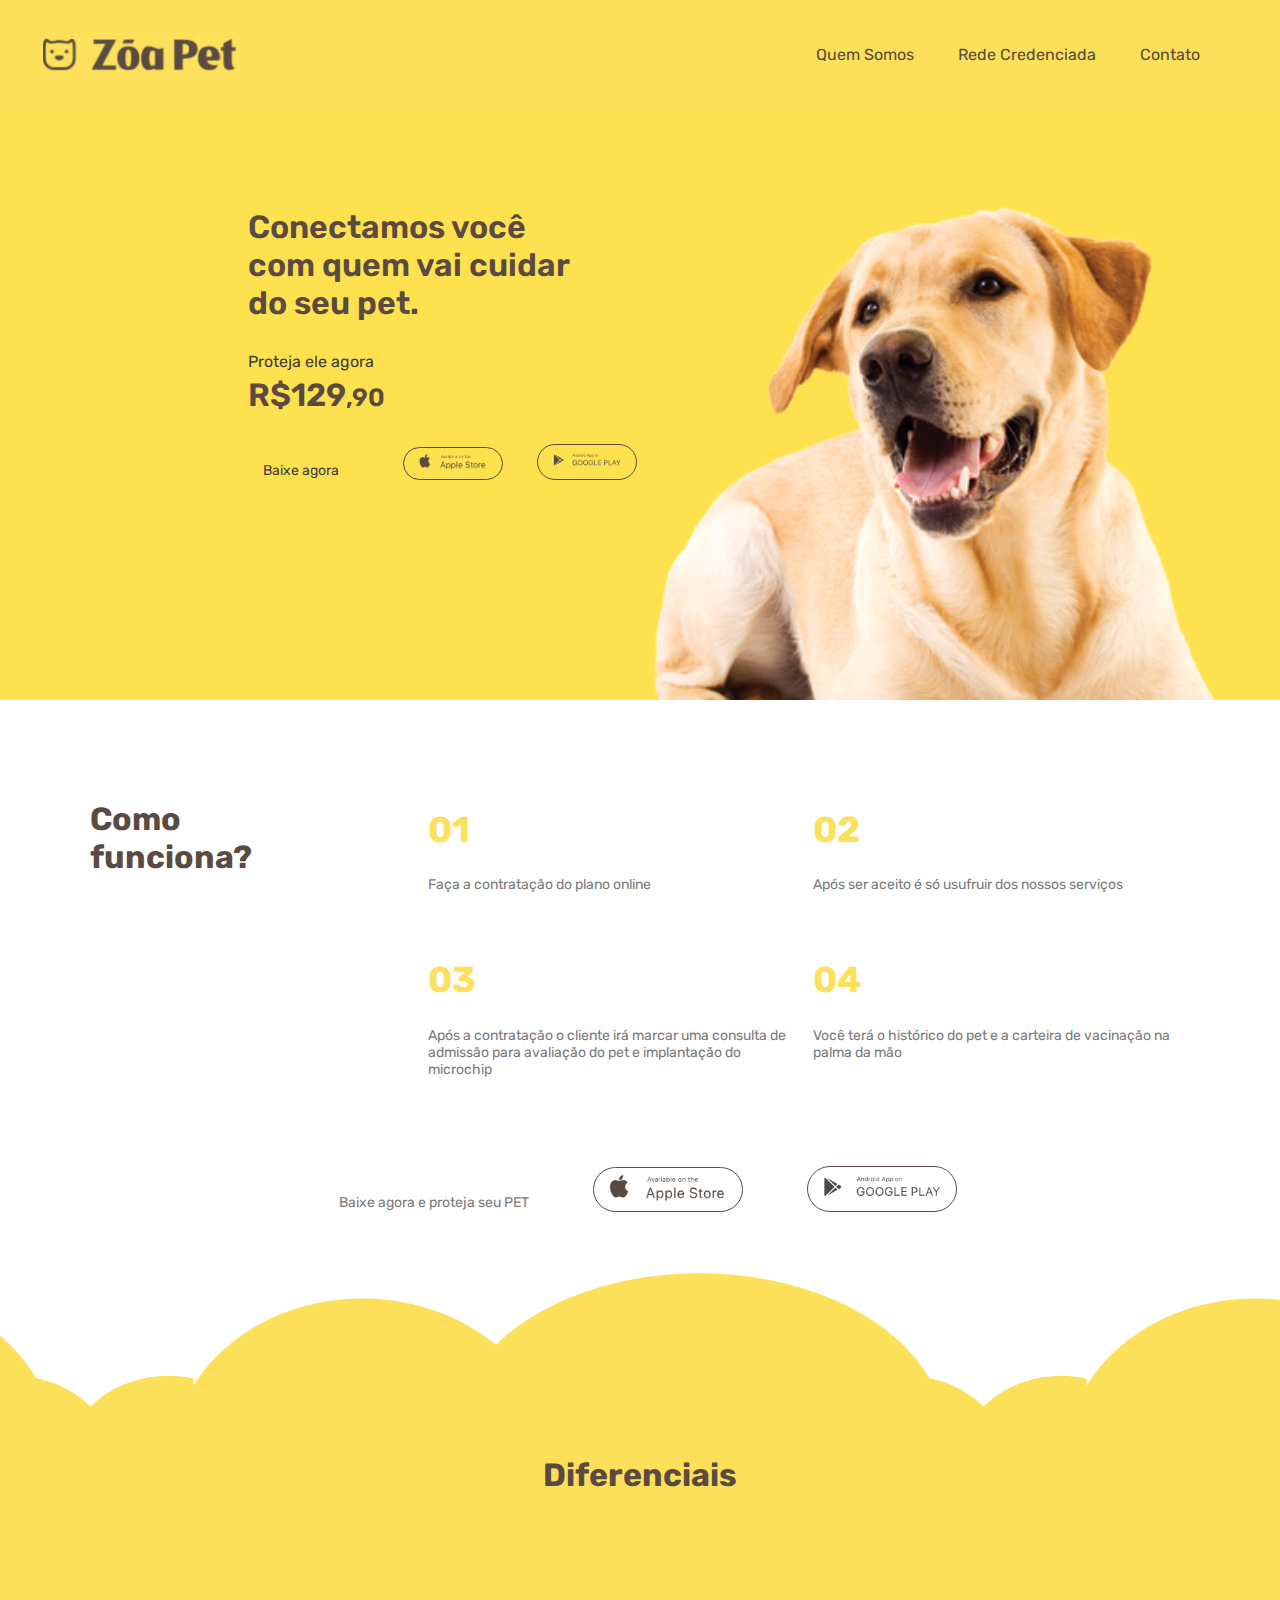
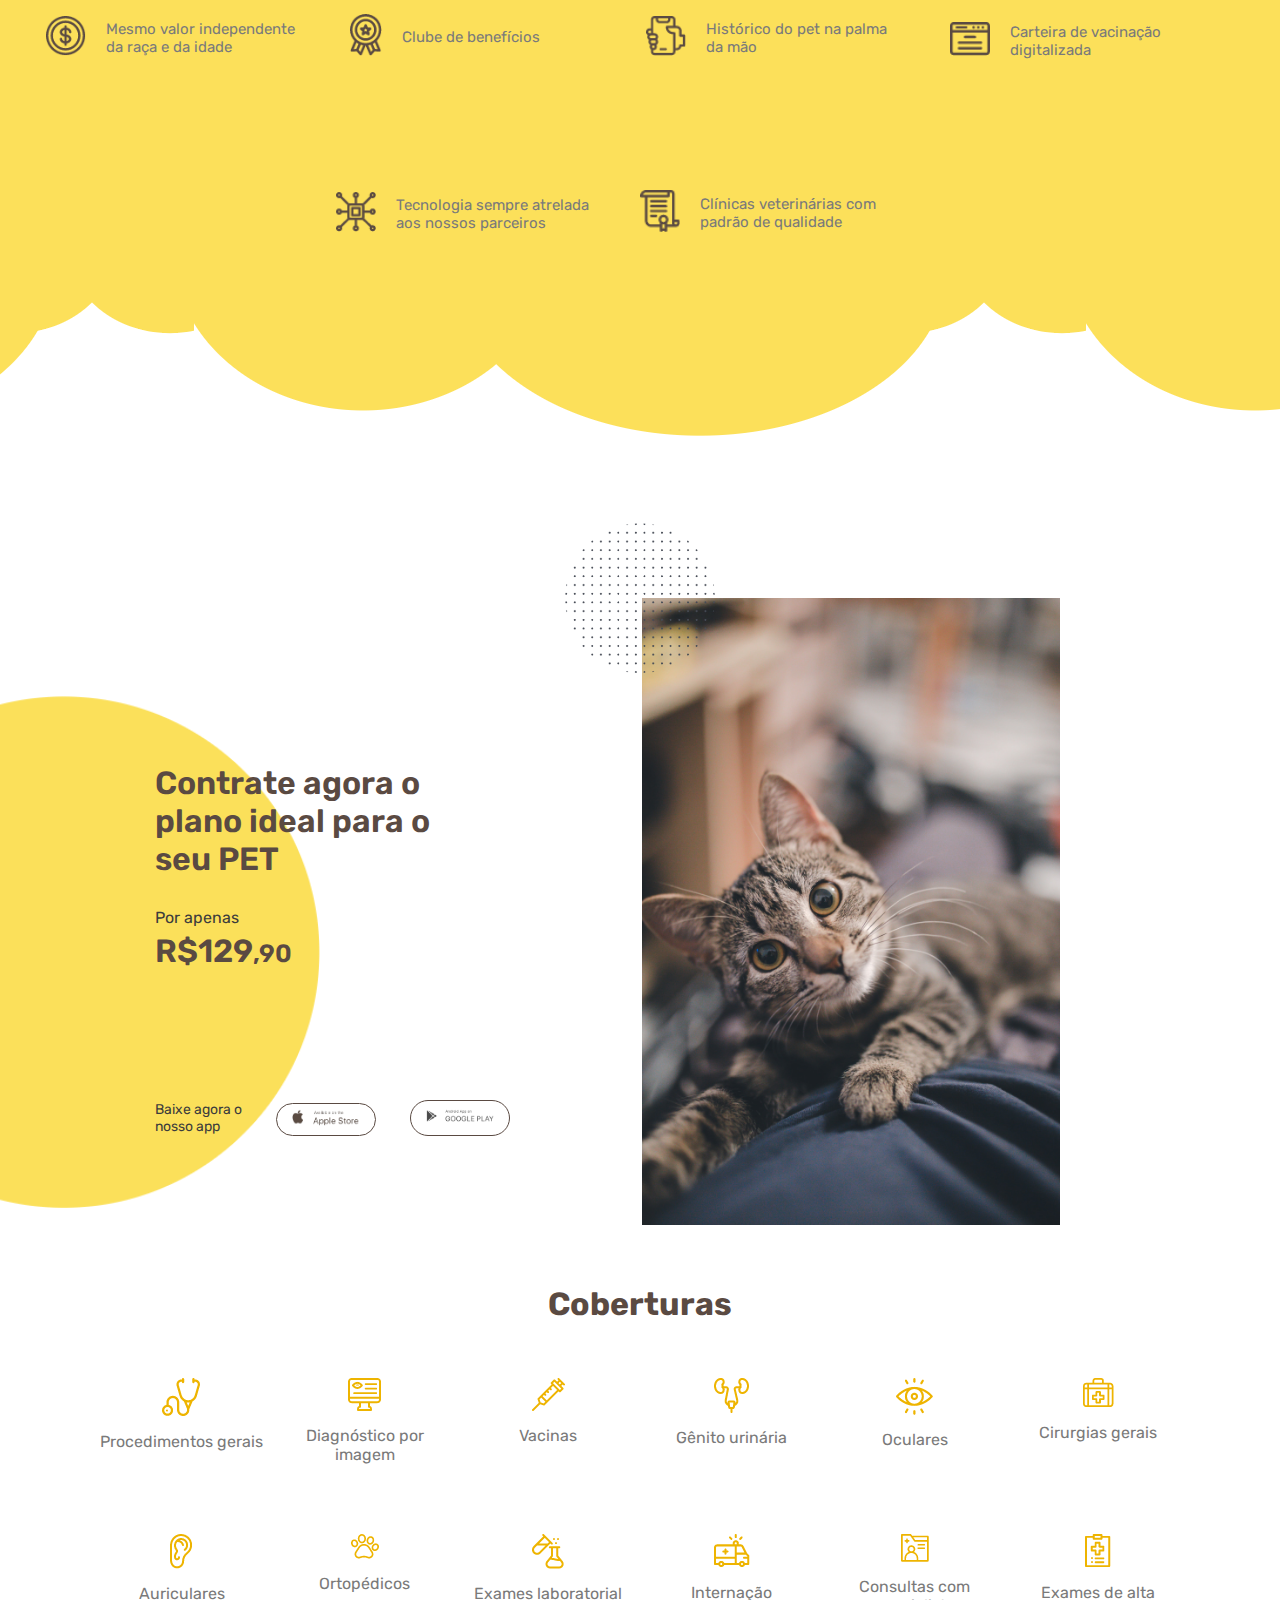
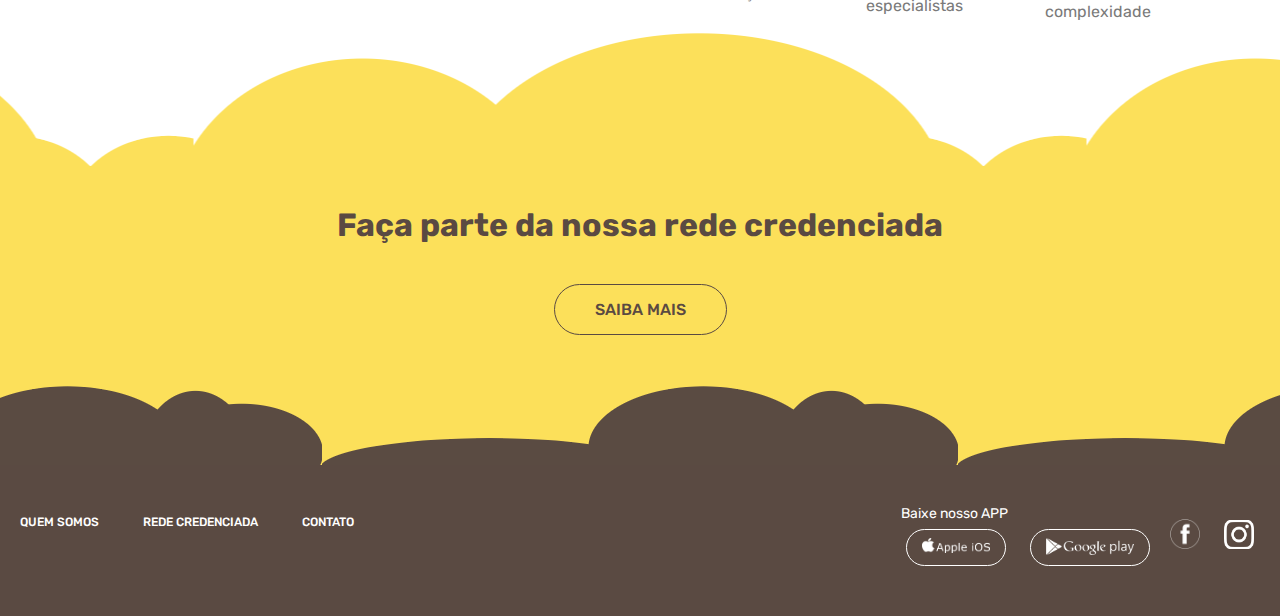
==== commit ff26c71d: "zoa pet project" ====
--- a/index.html
+++ b/index.html
@@ -350,6 +350,9 @@
         </nav>
         <div class="clear"></div>
     </footer>
+    <section class="pagebottom">
+        
+    </section>
 </body>
 </html>
 
--- a/css/style.css
+++ b/css/style.css
@@ -600,6 +600,18 @@
 .footerhome .socialmedia-ig img {
     width: 100%;
 }
+
+/*
+    AQUI encerra a section "footerhome"
+    AQUI inicia a div "pagebottom"
+*/
+
+.pagebottom {
+    width: 100%;
+    background-color: #5A4A42;
+    height: 50px;
+}
+
 @media screen and (max-width: 1269px) {
     .diferenciais-center {
         padding-bottom: 0px;
@@ -650,7 +662,7 @@
 
     .footerhome .socialmedia {
         max-width: 88px;
-        margin: 20px auto;
+        margin: 20px auto 0 auto;
     }
 
     .footerhome .socialmedia-fb {
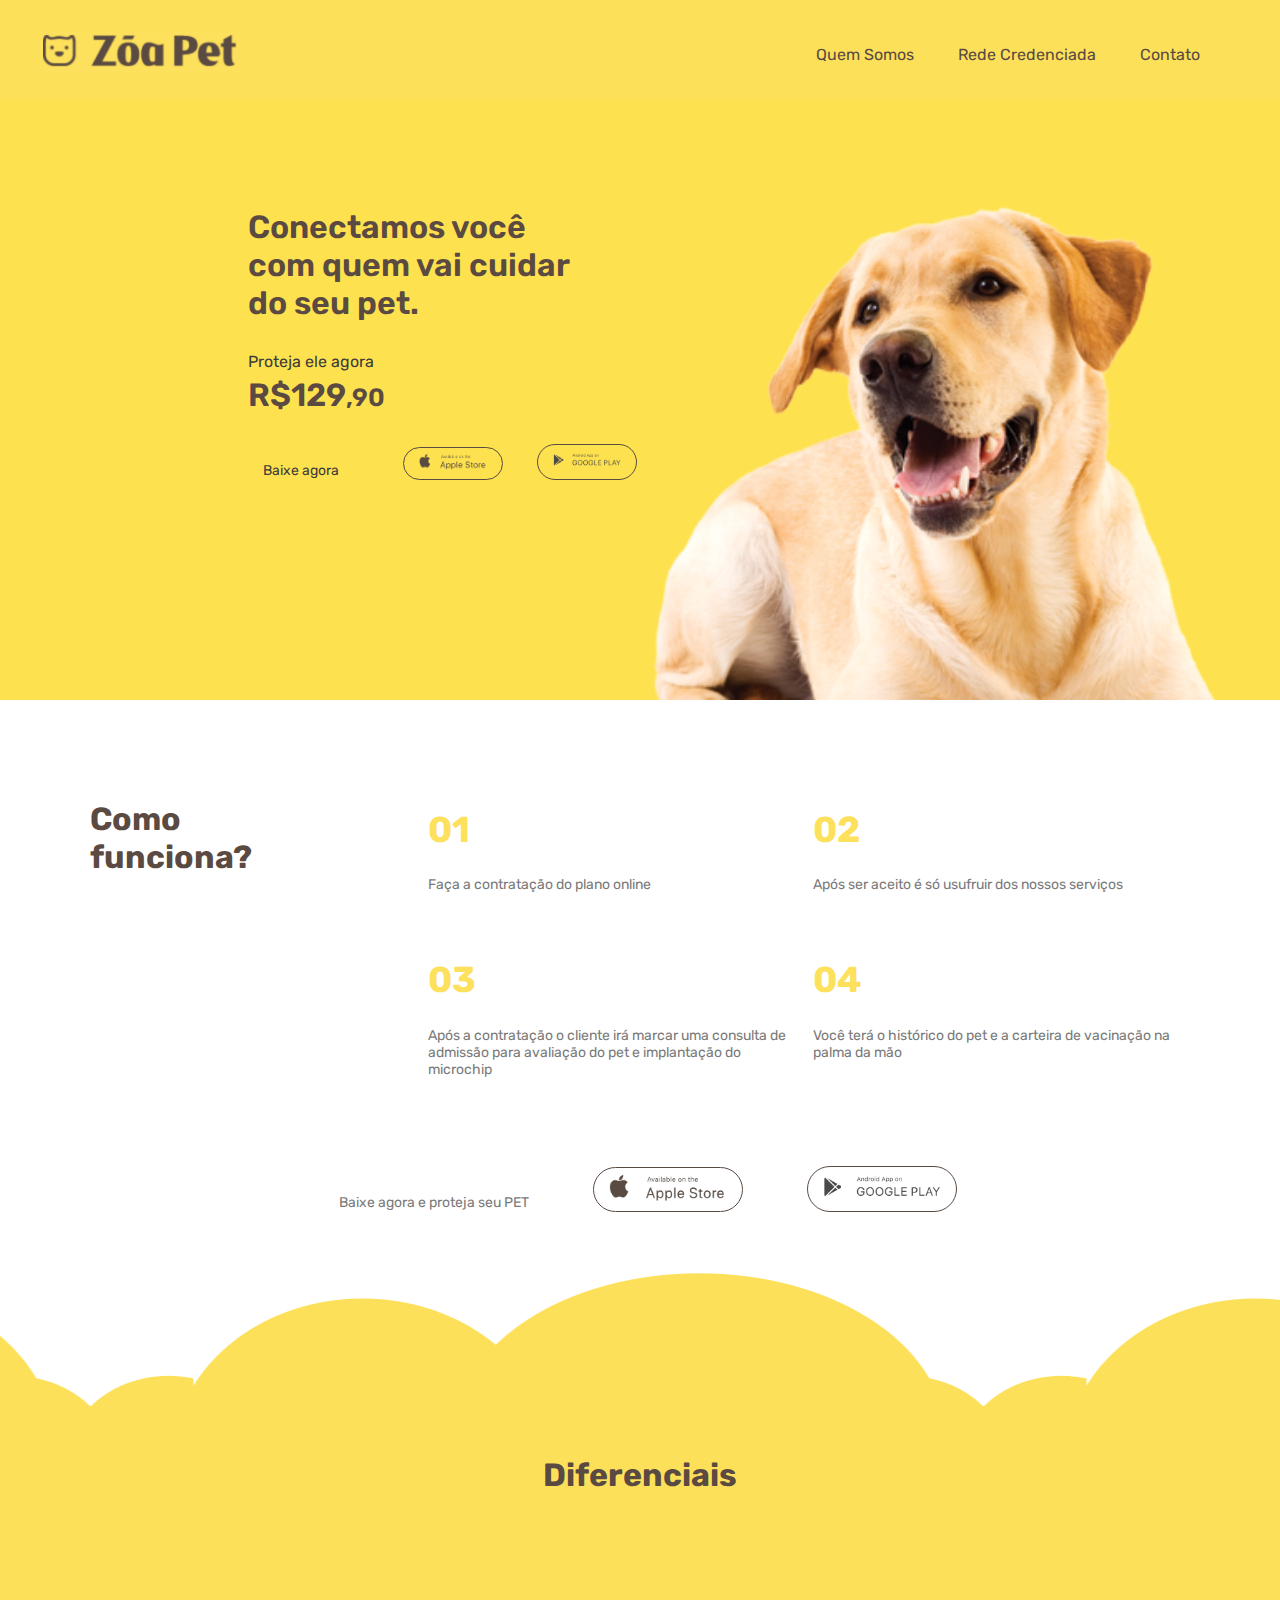
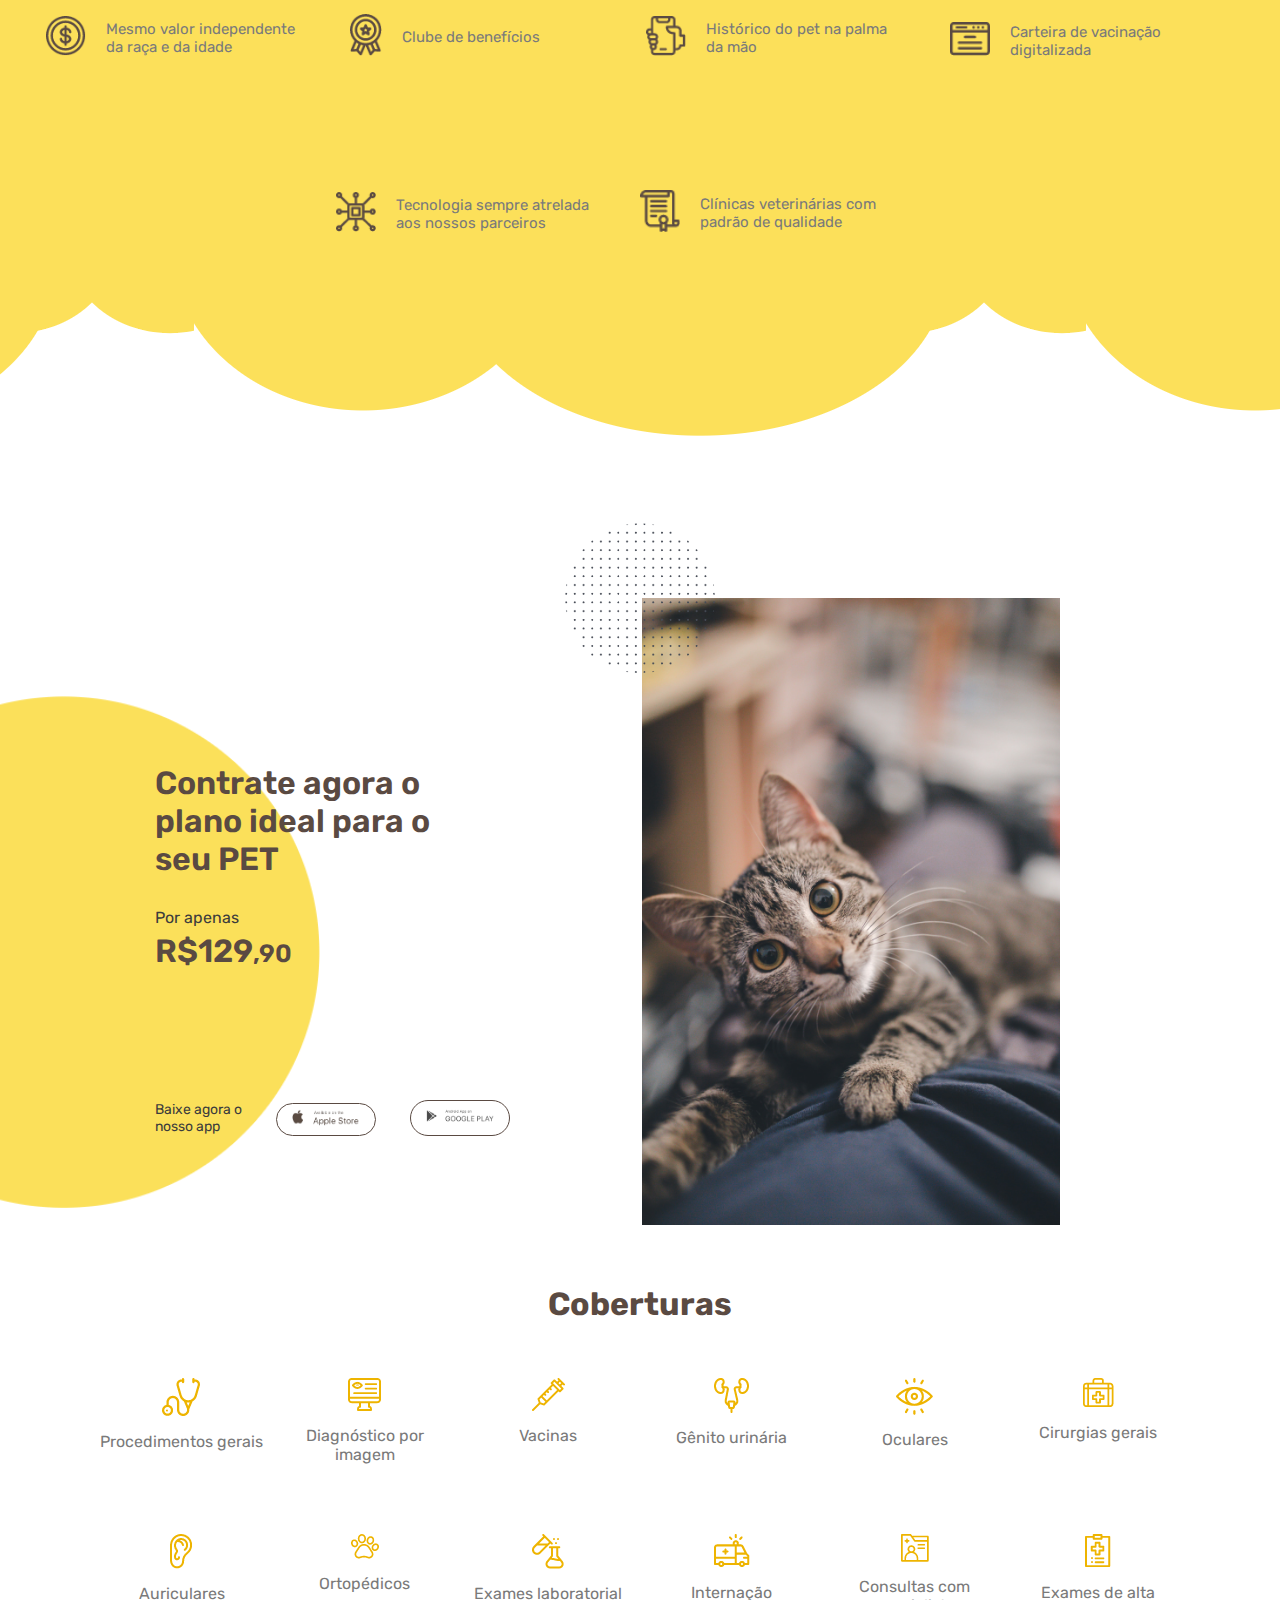
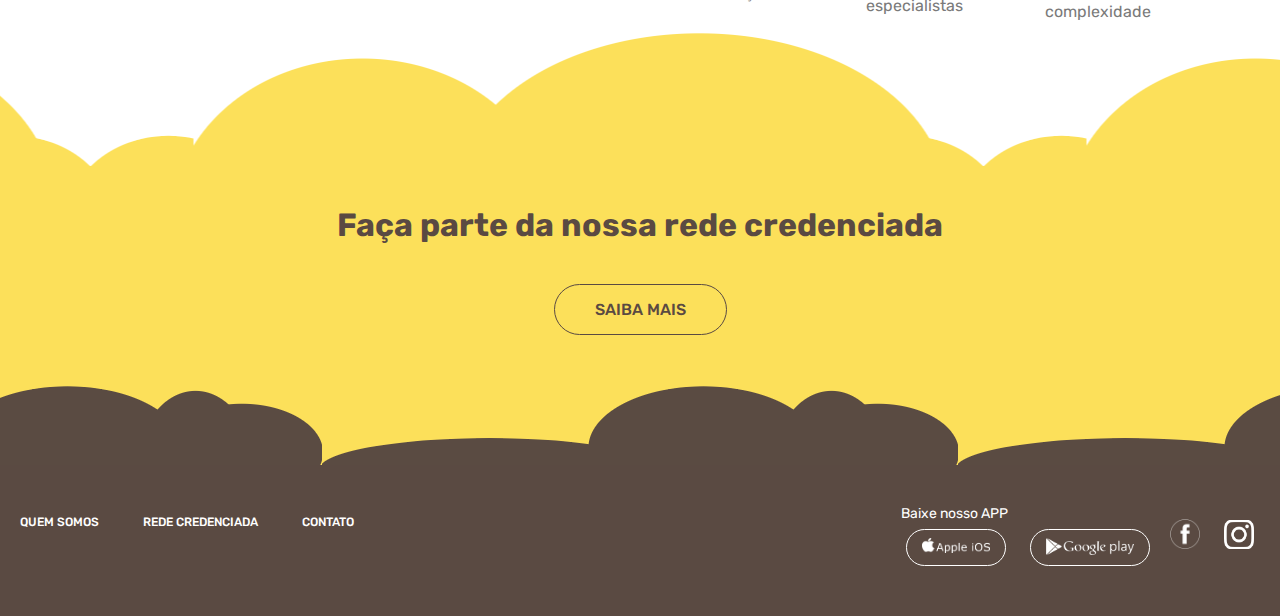
==== commit 8d15ff88: "updates" ====
--- a/index.html
+++ b/index.html
@@ -10,10 +10,12 @@
 <body>
     <!--http://zoapet.com/-->
     <header class="headerhome">
-        <div class="headerhome-logo"></div>
+        <div class="headerhome-logo">
+            <a href="index.html"><img src="images/zoalogo.png" alt=""></a>
+        </div>
         <nav class="menuhome">
             <ul>
-                <li><a href="#">Quem Somos</a></li>
+                <li><a href="quemsomos.html" rel="next">Quem Somos</a></li>
                 <li><a href="#">Rede Credenciada</a></li>
                 <li><a href="#">Contato</a></li>
             </ul>
@@ -21,7 +23,7 @@
         <div class="clear"></div>
         <nav class="menuhome-burger">
             <ul>
-                <li><a href="#">Quem Somos</a></li>
+                <li><a href="quemsomos.html" rel="next">Quem Somos</a></li>
                 <li><a href="#">Rede Credenciada</a></li>
                 <li><a href="#">Contato</a></li>
             </ul>
@@ -351,7 +353,7 @@
         <div class="clear"></div>
     </footer>
     <section class="pagebottom">
-        
+        <p>end</p>
     </section>
 </body>
 </html>
--- a/css/style.css
+++ b/css/style.css
@@ -35,7 +35,7 @@
 
 .headerhome-logo {
     width: 200px;
-    height: 50px;
+    height: 40px;
     background-image: url('../images/zoalogo.png');
     background-repeat: no-repeat;
     background-size: contain;
@@ -43,6 +43,10 @@
     float: left;
 }
 
+.headerhome-logo img {
+    width: 100%;
+}
+
 .menuhome {
     float: right;
 }
@@ -76,6 +80,7 @@
 }
 
 /*
+    Página HOME
     AQUI encerra o header
     AQUI inicia o main
 */
@@ -147,6 +152,7 @@
 }
 
 /*
+    Página HOME
     AQUI encerra o main
     AQUI inicia a section "como funciona"
 */
@@ -233,6 +239,7 @@
 }
 
 /*
+    Página HOME
     AQUI encerra a section "como funciona"
     AQUI inicia a div "yellow wave up"
 */
@@ -245,6 +252,7 @@
 }
 
 /*
+    Página HOME
     AQUI encerra a div "yellow wave up"
     AQUI inicia a section "diferenciais"
 */
@@ -303,7 +311,8 @@
     margin: 0 auto;
     padding: 40px 2%;
 }
-/*
+/*  
+    Página HOME
     AQUI encerra a section "diferenciais"
     AQUI inicia a div "yellow wave down"
 */
@@ -316,6 +325,7 @@
 }
 
 /*
+    Página HOME
     AQUI encerra a div "yellow wave down"
     AQUI inicia a section "contrate"
 */
@@ -410,6 +420,7 @@
 }
 
 /*
+    Página HOME
     AQUI encerra a section "contrate"
     AQUI inicia a section "coberturas"
 */
@@ -460,6 +471,7 @@
 }
 
 /*
+    Página HOME
     AQUI encerra a section "coberturas"
     AQUI inicia a div "yellowwaveup"
 */
@@ -467,6 +479,7 @@
 /* Código replicado */
 
 /*
+    Página HOME
     AQUI encerra a div "yellowwaveup"
     AQUI inicia a section "facaparte"
 */
@@ -501,6 +514,7 @@
 }
 
 /*
+    Página HOME
     AQUI encerra a section "facaparte"
     AQUI inicia a div "brownwaveup"
 */
@@ -513,6 +527,7 @@
 }
 
 /*
+    Página HOME
     AQUI encerra a div "brownwaveup"
     AQUI inicia a section "footerhome"
 */
@@ -602,6 +617,7 @@
 }
 
 /*
+    Página HOME
     AQUI encerra a section "footerhome"
     AQUI inicia a div "pagebottom"
 */
@@ -610,6 +626,27 @@
     width: 100%;
     background-color: #5A4A42;
     height: 50px;
+}
+
+.pagebottom p {
+    color: #5A4A42;
+    padding-top: 20px;
+}
+
+
+/*
+    
+    AQUI encerra a Página HOME
+    AQUI inicia a Página QUEM SOMOS
+
+*/
+
+.headerquemsomos {
+    background-color: white;
+    padding: 30px 40px;
+    width: 100%;
+    position: fixed;
+    z-index: 2;
 }
 
 @media screen and (max-width: 1269px) {
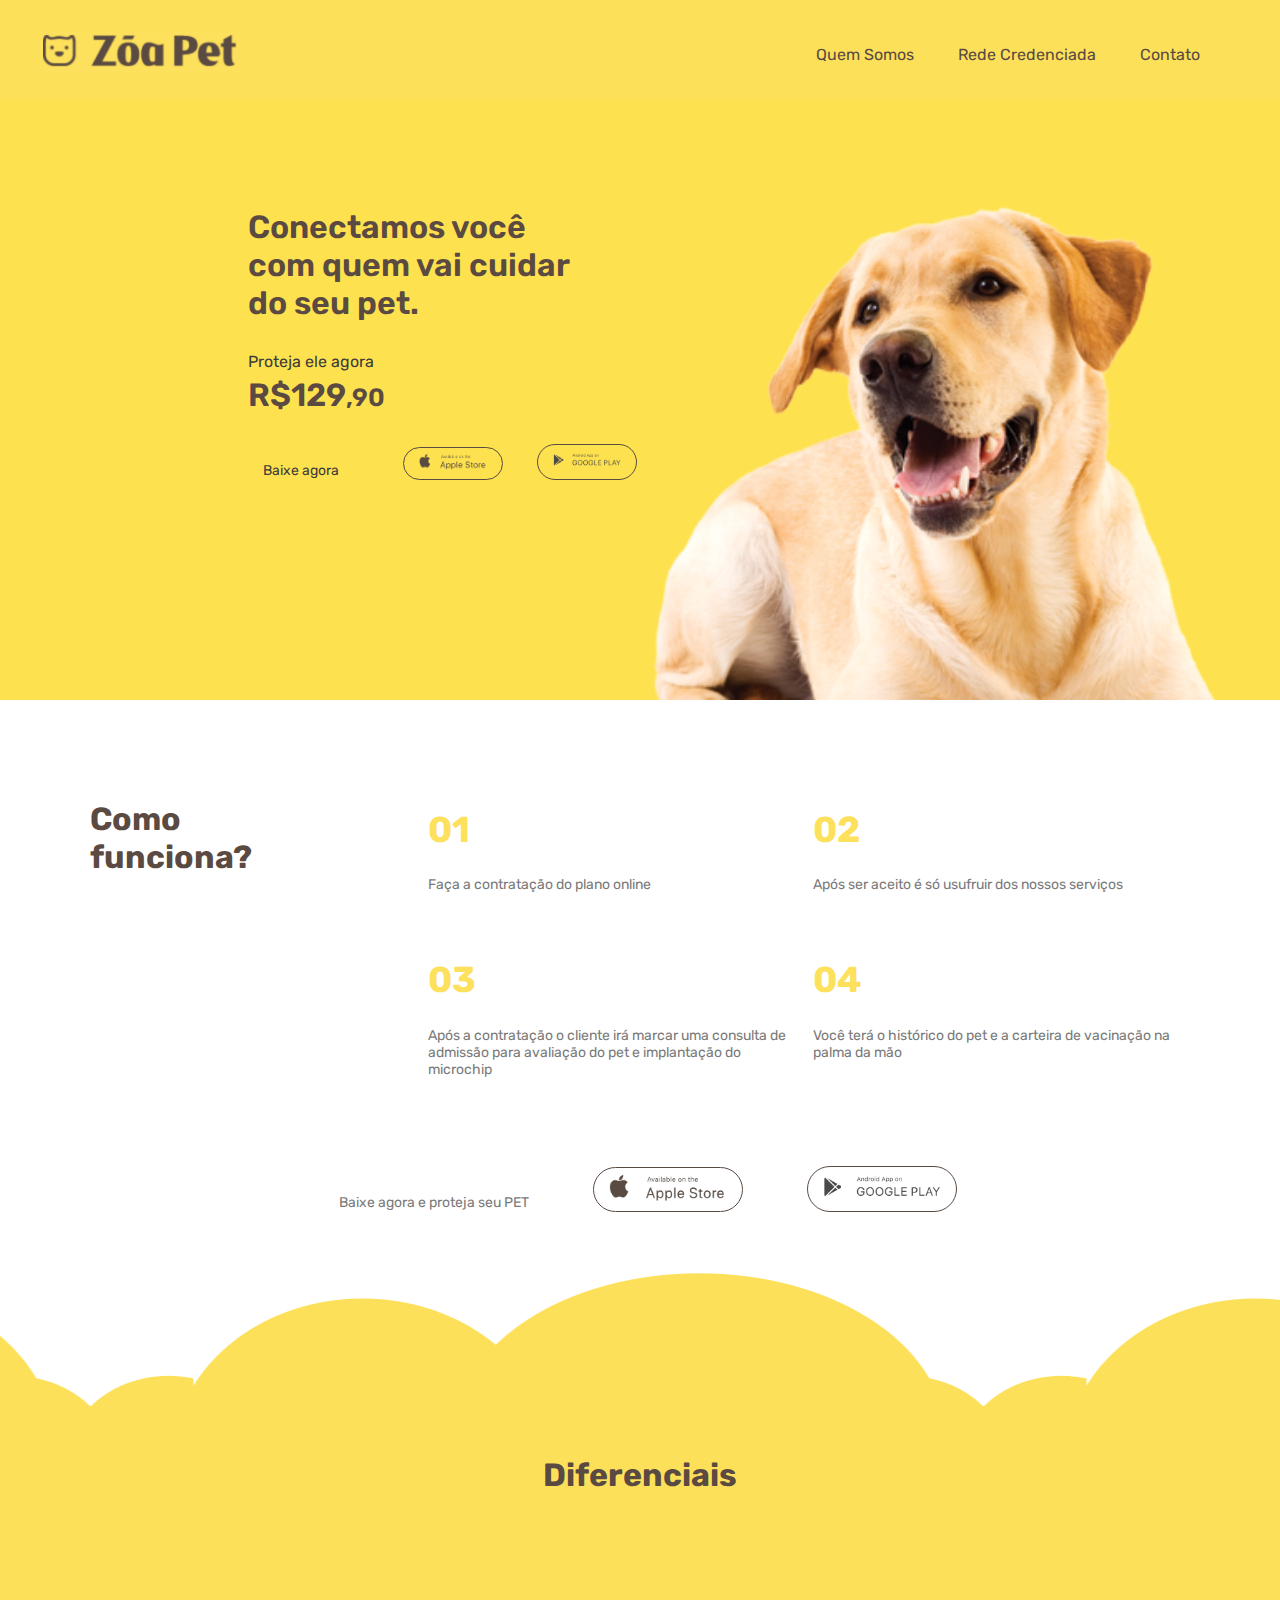
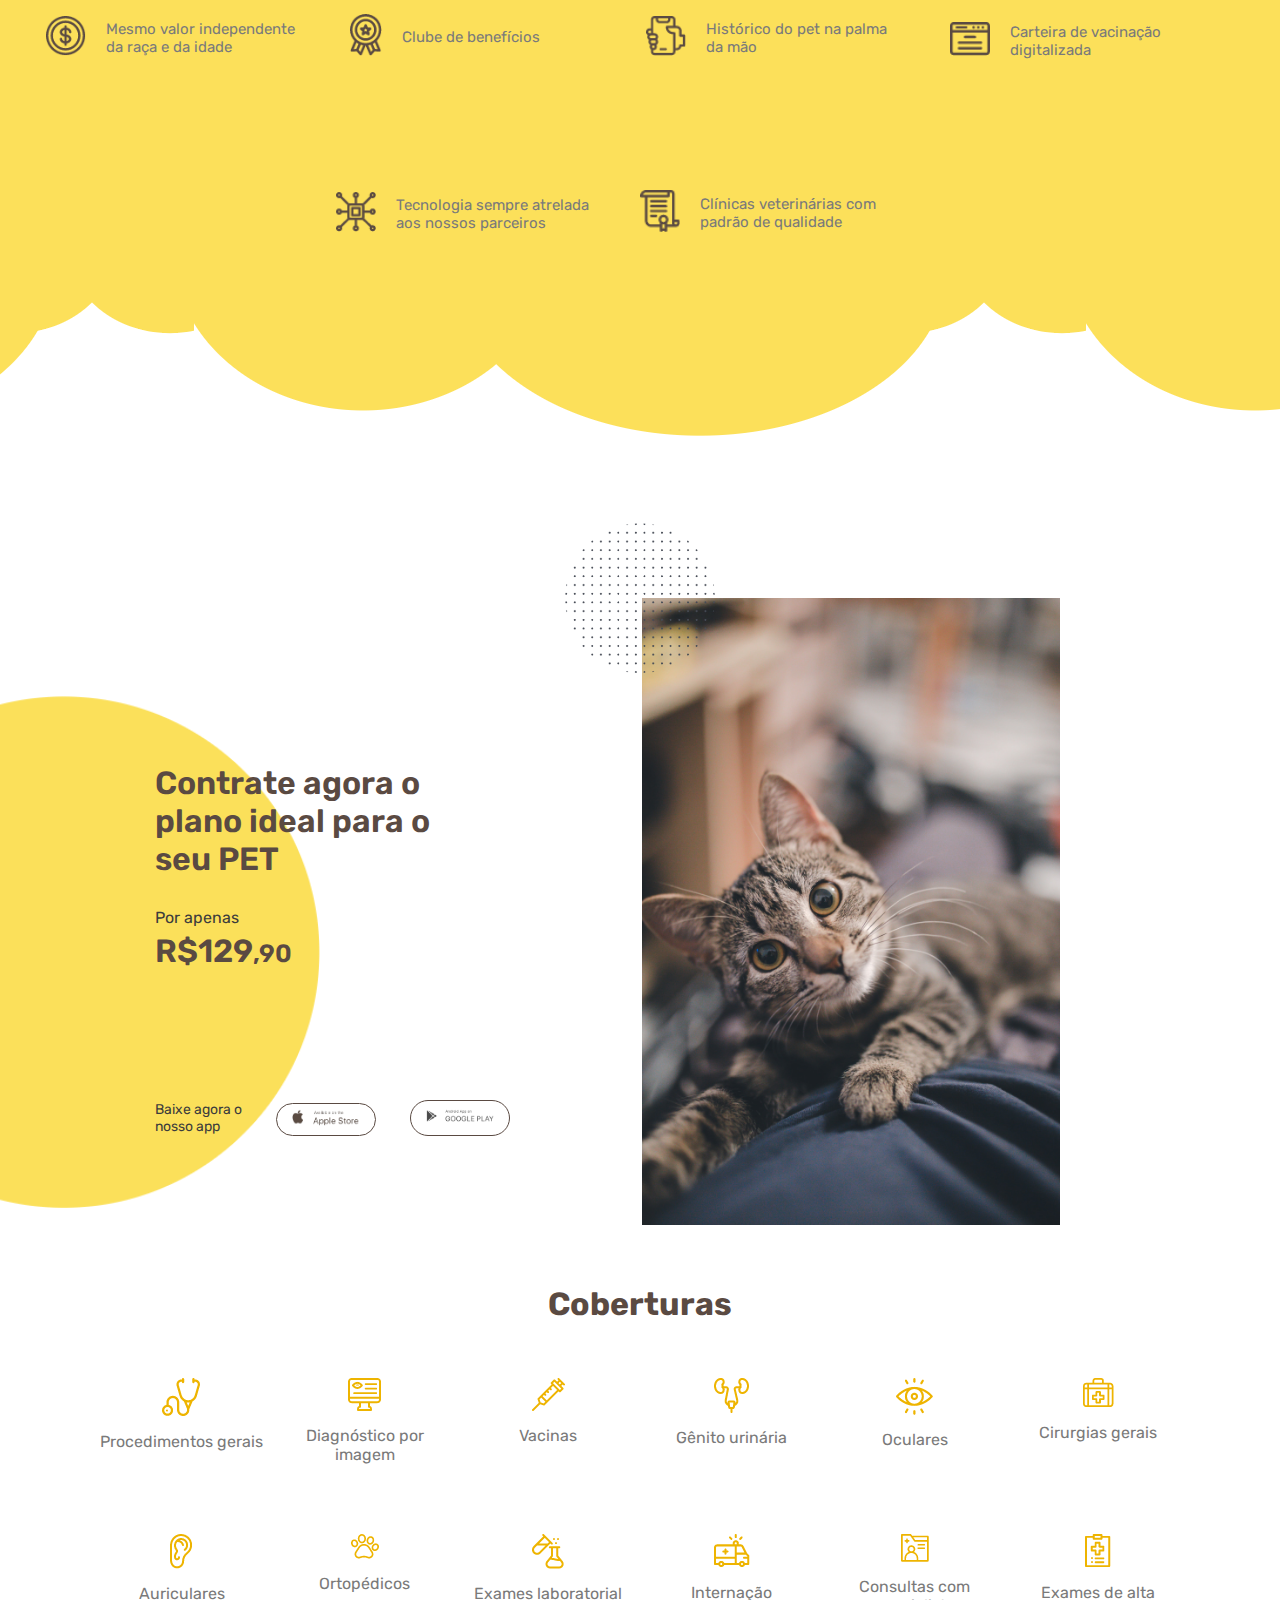
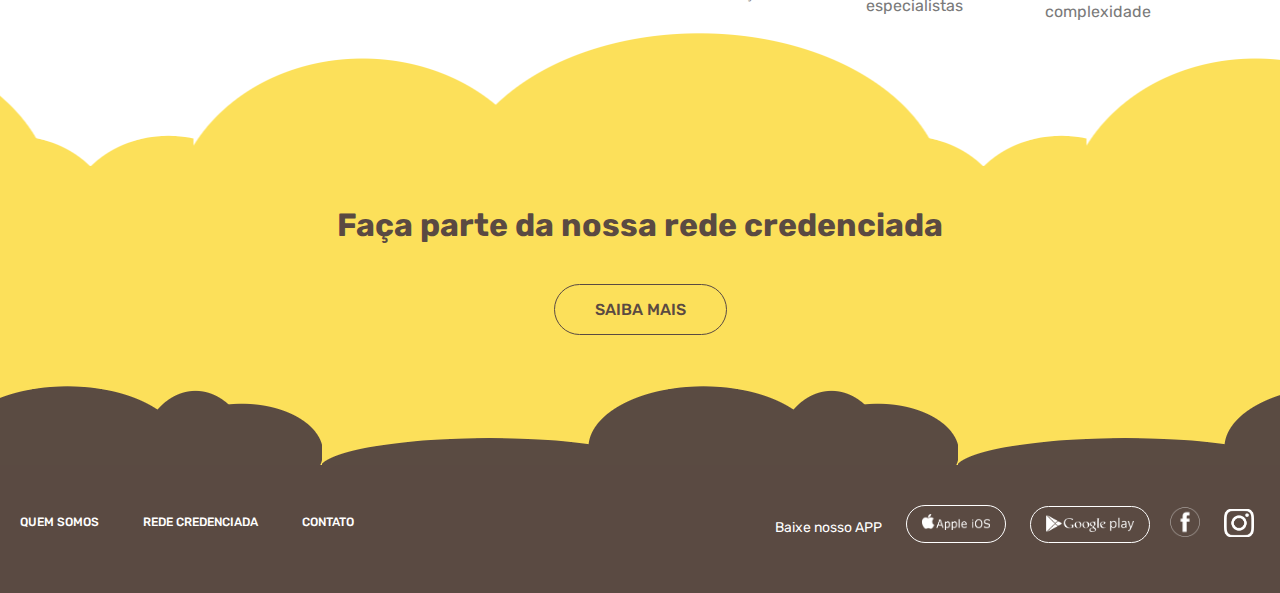
==== commit 171fcf38: "zoa pet project" ====
--- a/index.html
+++ b/index.html
@@ -16,16 +16,17 @@
         <nav class="menuhome">
             <ul>
                 <li><a href="quemsomos.html" rel="next">Quem Somos</a></li>
-                <li><a href="#">Rede Credenciada</a></li>
-                <li><a href="#">Contato</a></li>
+                <li><a href="rede.html">Rede Credenciada</a></li>
+                <li><a href="contato.html">Contato</a></li>
             </ul>
         </nav>
         <div class="clear"></div>
         <nav class="menuhome-burger">
             <ul>
+                <li><a href="index.html" rel="next">Home</a></li>
                 <li><a href="quemsomos.html" rel="next">Quem Somos</a></li>
-                <li><a href="#">Rede Credenciada</a></li>
-                <li><a href="#">Contato</a></li>
+                <li><a href="rede.html">Rede Credenciada</a></li>
+                <li><a href="contato.html">Contato</a></li>
             </ul>
         </nav>
         <div class="clear"></div>
@@ -318,15 +319,15 @@
     <div class="yellowwaveup"></div>
     <section class="facaparte">
         <h1>Faça parte da nossa rede credenciada</h1>
-        <button><a href="#">SAIBA MAIS</a></button>
+        <button><a href="contato.html">SAIBA MAIS</a></button>
     </section>
     <div class="brownwaveup"></div>
     <footer class="footerhome">
         <nav class="footerhome-nav">
             <ul>
-                <li><a href="#">QUEM SOMOS</a></li>
-                <li><a href="#">REDE CREDENCIADA</a></li>
-                <li><a href="#">CONTATO</a></li>
+                <li><a href="quemsomos.html">QUEM SOMOS</a></li>
+                <li><a href="rede.html">REDE CREDENCIADA</a></li>
+                <li><a href="contato.html">CONTATO</a></li>
             </ul>
         </nav>
         <nav class="footerhome2-nav">
--- a/css/style.css
+++ b/css/style.css
@@ -535,6 +535,8 @@
 .footerhome {
     background-color: #5A4A42;
     padding-top: 40px;
+    position: relative;
+    z-index: 2;
 }
 
 .footerhome-nav {
@@ -595,6 +597,9 @@
     padding: 8px 15px 6px 15px;
 }
 
+.footerhome2-nav .appstores .appwrap {
+    display: inline-block;
+}
 
 .footerhome .socialmedia-fb {
     max-width: 30px;
@@ -615,6 +620,7 @@
 .footerhome .socialmedia-ig img {
     width: 100%;
 }
+
 
 /*
     Página HOME
@@ -647,6 +653,275 @@
     width: 100%;
     position: fixed;
     z-index: 2;
+}
+
+.mainquemsomos-center {
+    max-width: 1400px;
+    margin: 0 auto;
+    padding-top: 180px;
+    overflow: hidden;
+}
+
+.mainquemsomos-center-content {
+    max-width: 900px;
+    margin: 0 auto;
+    position: relative;
+    padding-bottom: 80px;
+}
+
+.mainquemsomos-center-content img {
+    position: absolute;
+    top: 0;
+    right: 0;
+    transform: translate(50%, -50%);
+}
+
+.mainquemsomos-center h1 {
+    font-weight: 600;
+    color: #5A4A42;
+    margin-bottom: 30px;
+    text-align: center;
+}
+
+.mainquemsomos-center p {
+    color: #7A7A7A;
+    margin-bottom: 5px;
+    text-align: center;
+    font-size: 14px;
+    line-height: 30px;
+    padding: 10px;
+}
+
+.missao-flex {
+    display: flex;
+    max-width: 1200px;
+    margin: 0 auto 80px auto;
+}
+
+.missao-flex01 {
+    width: 50%;
+    background-image: url('../images/cat.jpg');
+    background-position: bottom center;
+    background-repeat: no-repeat;
+    background-size: contain;
+    height: 0;
+    position: relative;
+    z-index: 1;
+    padding-bottom: 45%;
+}
+
+.missao-flex01 img {
+    width: 100px;
+    position: absolute;
+    top: 100%;
+    left: 82%;
+    transform: translate(-50%, -50%);
+    z-index: 0;
+}
+
+.missao-flex02 {
+    max-width: 500px;
+    margin: 0 auto;
+}
+
+.missao-flex02-single-wrap {
+    display: flex;
+    color: #5A4A42;
+}
+
+.missao-flex02-single-wrap-icon {
+    background-image: url('../images/missao.png');
+    width: 100px;
+    background-repeat: no-repeat;
+    background-size: 30px;
+    background-position: top center;
+}
+
+._02 {
+    background-image: url('../images/valores.png');
+}
+
+._03 {
+    background-image: url('../images/visao.png');
+}
+.missao-flex02-single-wrap-text  {
+    width: 800px
+}
+
+.missao-flex02-single-wrap-text  p{
+    margin: 20px 0 40px 0;
+    line-height: 25px;
+    color: #7A7A7A;
+    font-size: 14px;
+}
+
+/*
+    
+    AQUI encerra a Página QUEM SOMOS
+    AQUI inicia a Página REDE CREDENCIADA
+
+*/
+
+.mainrede {
+    width: 100%;
+    background-color: #FCE05A;
+    padding-top: 180px;
+}
+
+.mainrede-center {
+    max-width: 1000px;
+    margin: 0 auto;
+    padding-bottom: 100px;   
+}
+
+.mainrede h1 {
+    color: #5A4A42;
+    text-align: center;
+    padding: 0px 5px;
+}
+
+.mainrede p {
+    color: #7A7A7A;
+    text-align: center;
+    padding: 40px 5px 60px 5px;
+}
+
+.mainrede-center form {
+    max-width: 600px;
+    margin: 0 auto;
+    padding: 0 8px;
+}
+
+.mainrede-center form input, .mainrede-center form textarea {
+    display: block;
+    width: 100%;
+    border-radius: 50px;
+    margin-bottom: 10px;
+    border: none;
+    padding-left: 10px;
+}
+
+.mainrede-center form input:focus, .mainrede-center form textarea:focus {
+    outline: none;
+}
+
+.mainrede-center form textarea {
+    border-radius: 20px;
+    padding: 10px 0 0 10px;
+    resize: none;
+}
+
+.mainrede-center form input {
+    height: 40px;   
+}
+
+.mainrede-center form input[type="submit"] {
+    background-color: #5A4A42;
+    color: white;
+    font-size: 16px;
+    font-weight: 500;
+    cursor: pointer;
+}
+
+.mainrede-center form input[type="submit"]:active {
+    font-size: 15px;
+}
+
+/*
+    
+    AQUI encerra a Página REDE CREDENCIADA
+    AQUI inicia a Página CONTATO
+
+*/
+
+.maincontato {
+    width: 100%;
+    padding-top: 180px;
+}
+
+.maincontato-center {
+    max-width: 1100px;
+    margin: 0 auto 100px auto;
+    display: flex;
+    padding: 0 1%;
+}
+
+.maincontato-center01 {
+    width: 50%;
+}
+
+.maincontato-center01 h1 {
+    color: #5A4A42;
+}
+
+.maincontato-center01 p {
+    color: #7A7A7A;
+}
+
+.maincontato-center01 p:nth-of-type(1) {
+    padding: 25px 0;
+}
+
+.maincontato-center02 {
+    width: 50%;
+}
+
+.maincontato-center02 form {
+    width: 100%;
+}
+
+.maincontato-center02 form input {
+    display: block;
+    width: 100%;
+    height: 40px;
+    background-color: #F4F4F4;
+    border: none;
+    padding-left: 15px;
+    border-radius: 20px;
+}
+
+.maincontato-center02 form input:focus {
+    outline: none;
+}
+
+.maincontato-center02 form textarea {
+    resize: none;
+    width: 100%;
+    height: 100px;
+    margin-bottom: 15px;
+    background-color: #F4F4F4;
+    border: none;
+    border-radius: 20px;
+    padding: 15px 0px 0px 15px;
+}
+
+.maincontato-center02 form textarea:focus {
+    outline: none;
+}
+
+.maincontato-center02 .w50 {
+    display: flex;
+    margin: 15px 0;
+}
+
+.maincontato-center02 .w50 input {
+    width: 50%;
+}
+
+.maincontato-center02 .w50 input:nth-of-type(1) {
+    margin-right: 10px;
+}
+
+.maincontato-center02 form input[type="submit"] {
+    background-color: #5A4B42;
+    color: white;
+    font-size: 17px;
+    font-weight: 500;
+    cursor: pointer;
+}
+
+.maincontato-center02 form input[type="submit"]:active {
+    font-size: 16px;
 }
 
 @media screen and (max-width: 1269px) {
@@ -705,6 +980,10 @@
     .footerhome .socialmedia-fb {
         margin-left: 0;
     }
+
+    .footerhome2-nav .appstores .appwrap {
+        display: block;
+    }
 }
 
 
@@ -724,6 +1003,10 @@
         padding: 0;
     }
 
+    .headerquemsomos {
+        padding: 0;
+    }
+
     .headerhome-logo {
         margin: 15px 0 15px 15px;
     }
@@ -748,6 +1031,10 @@
     }
 
     .headerhome .menuhome {
+        display: none;
+    }
+
+    .headerquemsomos .menuhome {
         display: none;
     }
 
@@ -925,6 +1212,50 @@
     .coberturas-center-flex-item:nth-of-type(2) {
         margin-top: 0;
     }
+
+    .mainquemsomos-center {
+        padding-top: 100px;
+    }
+
+    .mainquemsomos-center-content img {
+        display: none;
+    }
+
+    .mainquemsomos-center-content {
+        padding-bottom: 25px;
+    }
+
+    .missao-flex {
+        display: block;
+    }
+
+    .missao-flex01 {
+        width: 60%;
+        margin: 0 auto 50px auto;
+        padding-bottom: 90%;
+    }
+
+    .missao-flex01 img {
+        display: none;
+    }
+
+    .missao-flex02 {
+        margin: 0 auto 50px auto;
+    }
+
+    .maincontato-center {
+        display: block;
+    }
+
+    .maincontato-center01 {
+        width: 100%;
+        text-align: center;
+    }
+
+    .maincontato-center02 {
+        width: 90%;
+        margin: 50px auto 0 auto;
+    }
 }
 
 @media screen and (max-width: 570px) {
@@ -1007,6 +1338,18 @@
     .footerhome-nav ul li {
         display: block;
     }
+
+    .mainrede {
+        padding-top: 100px;
+    }
+
+    .maincontato {
+        padding-top: 100px;
+    }
+
+    .maincontato-center {
+        margin: 0 auto 40px auto;
+    }
 }
 
 @media screen and (max-width: 342px) {
